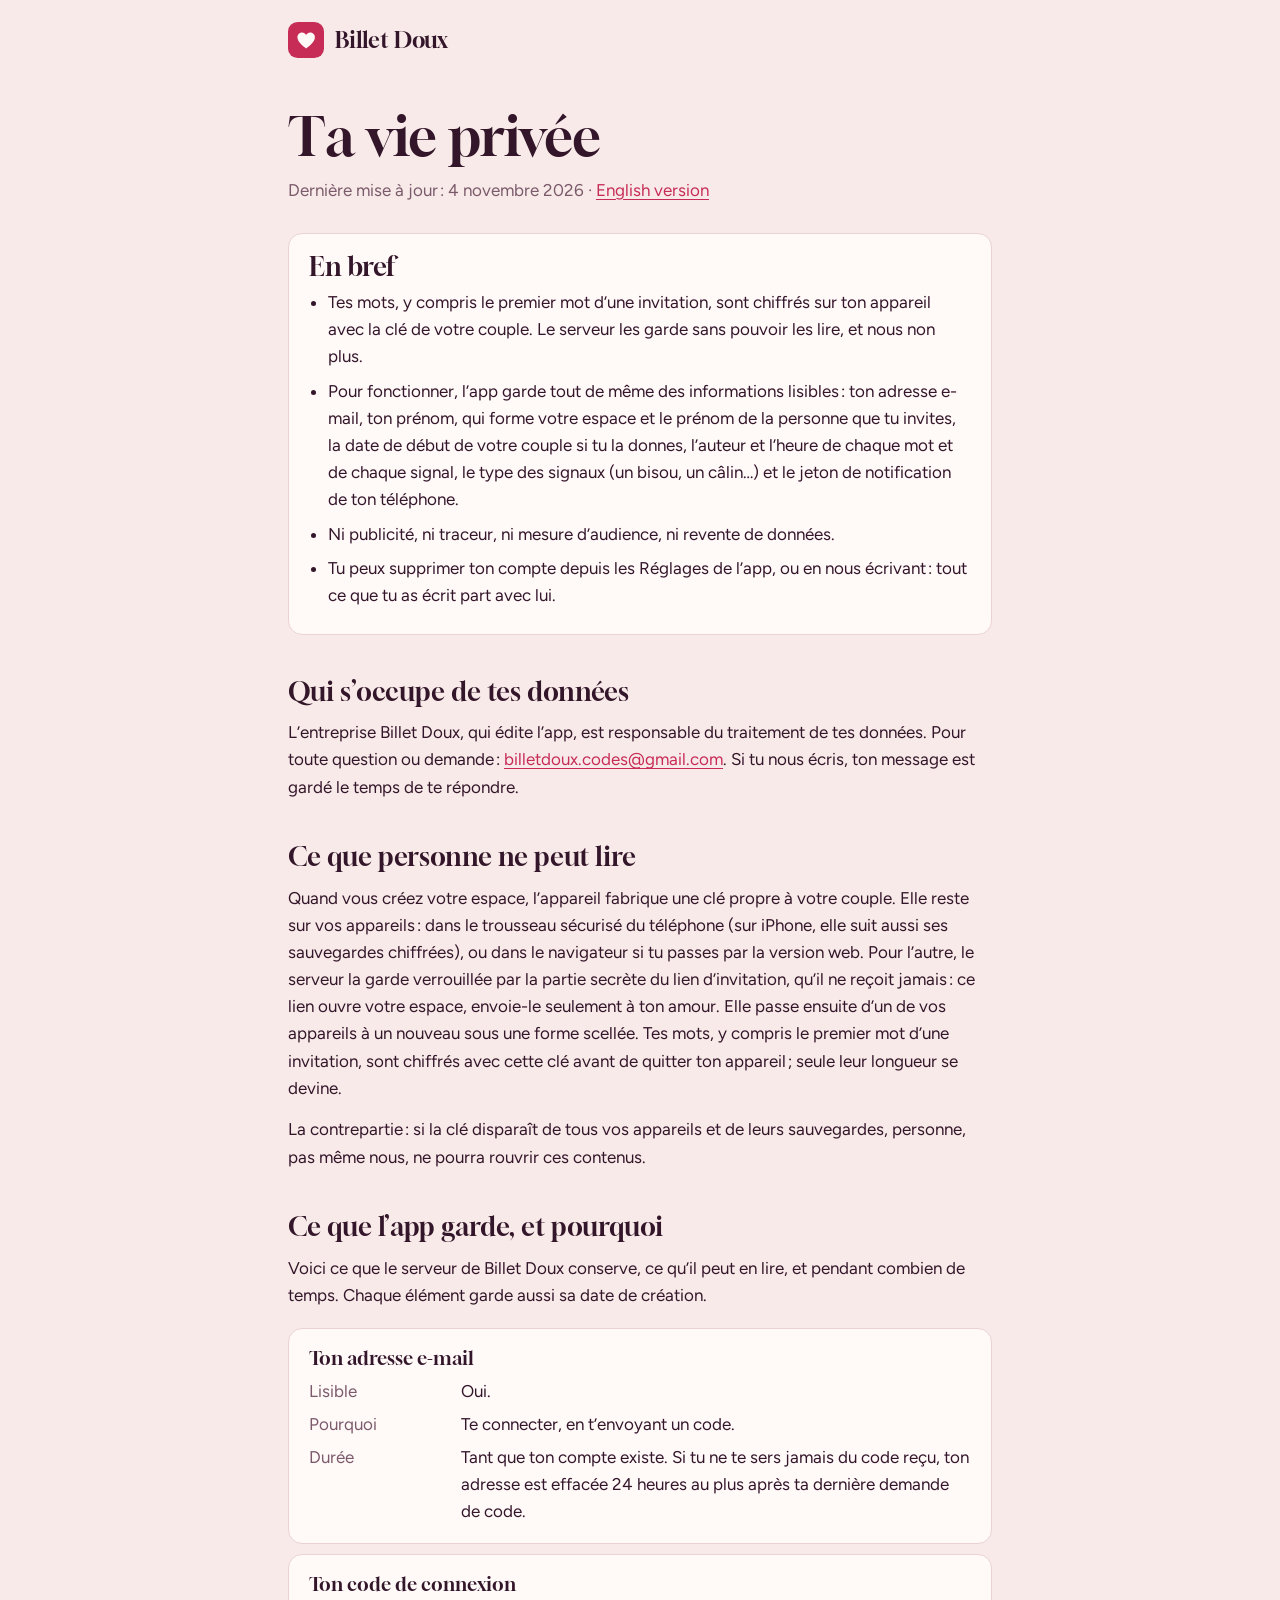
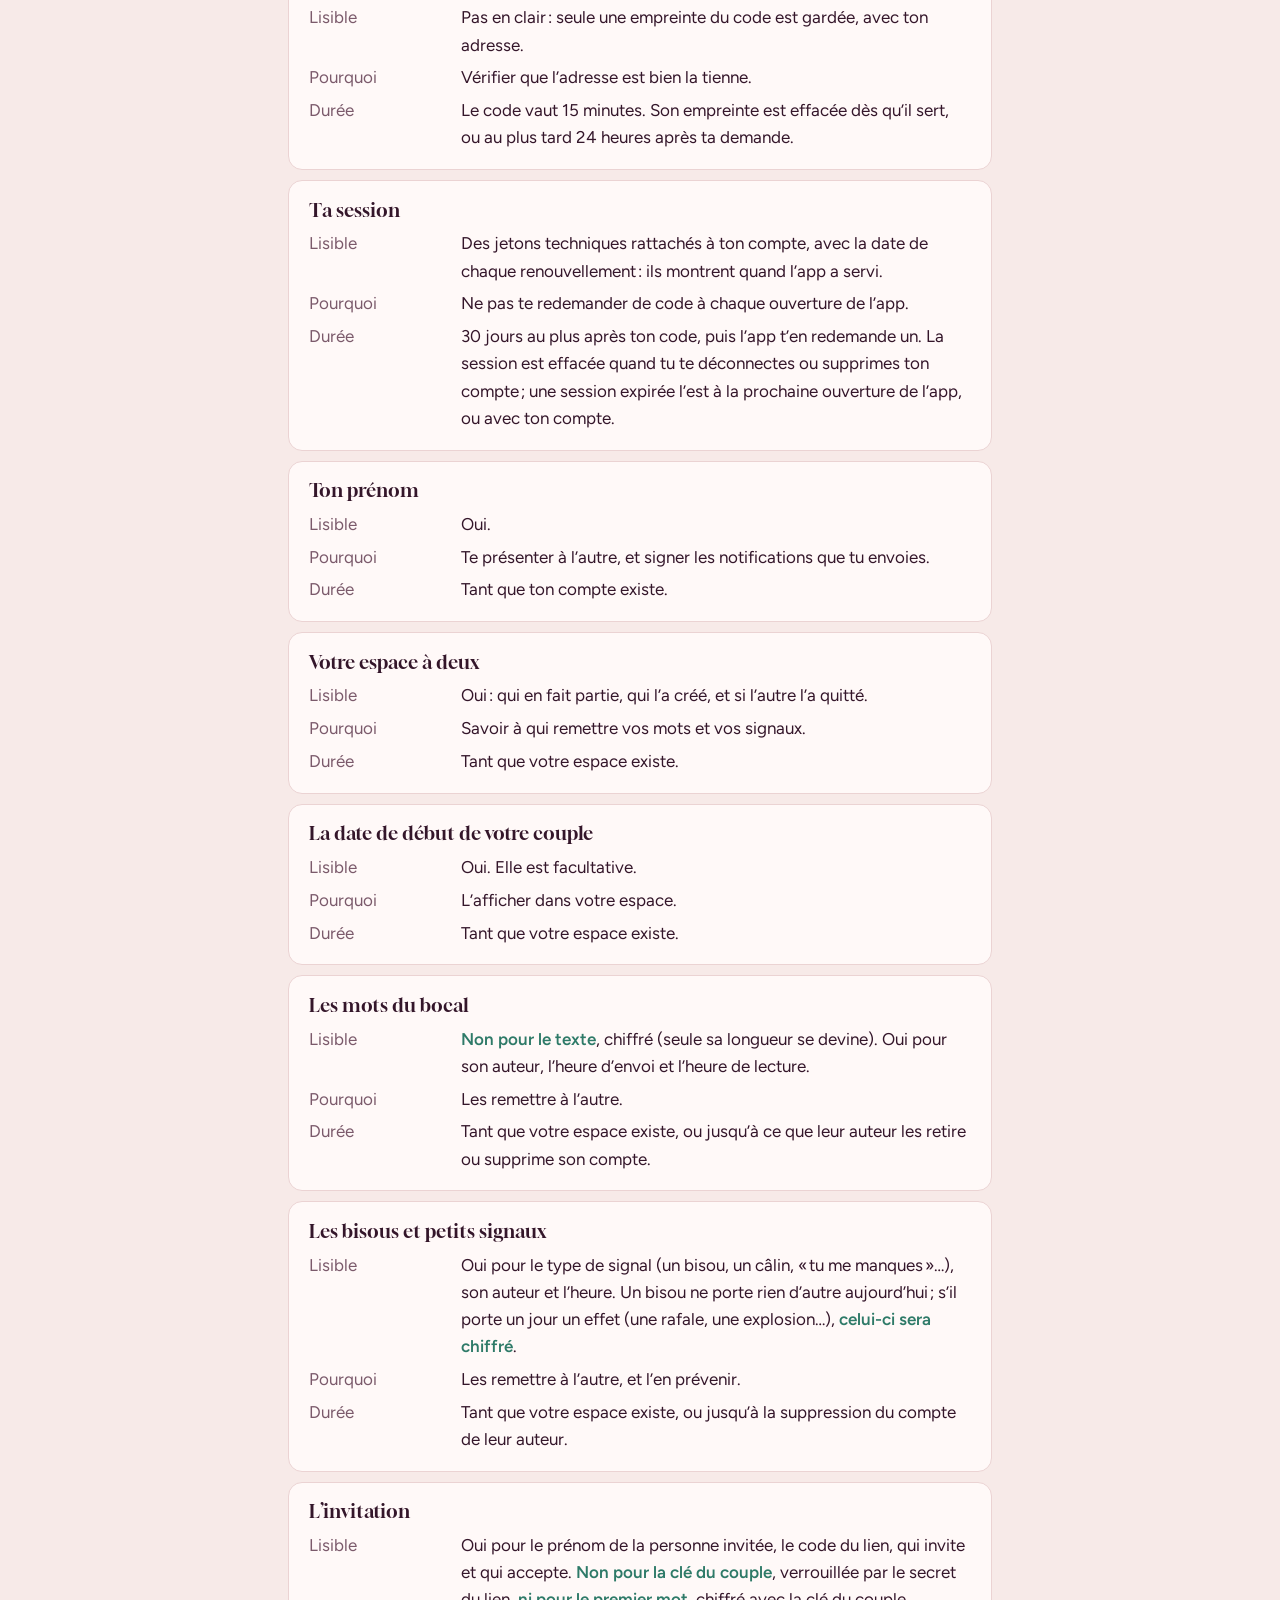
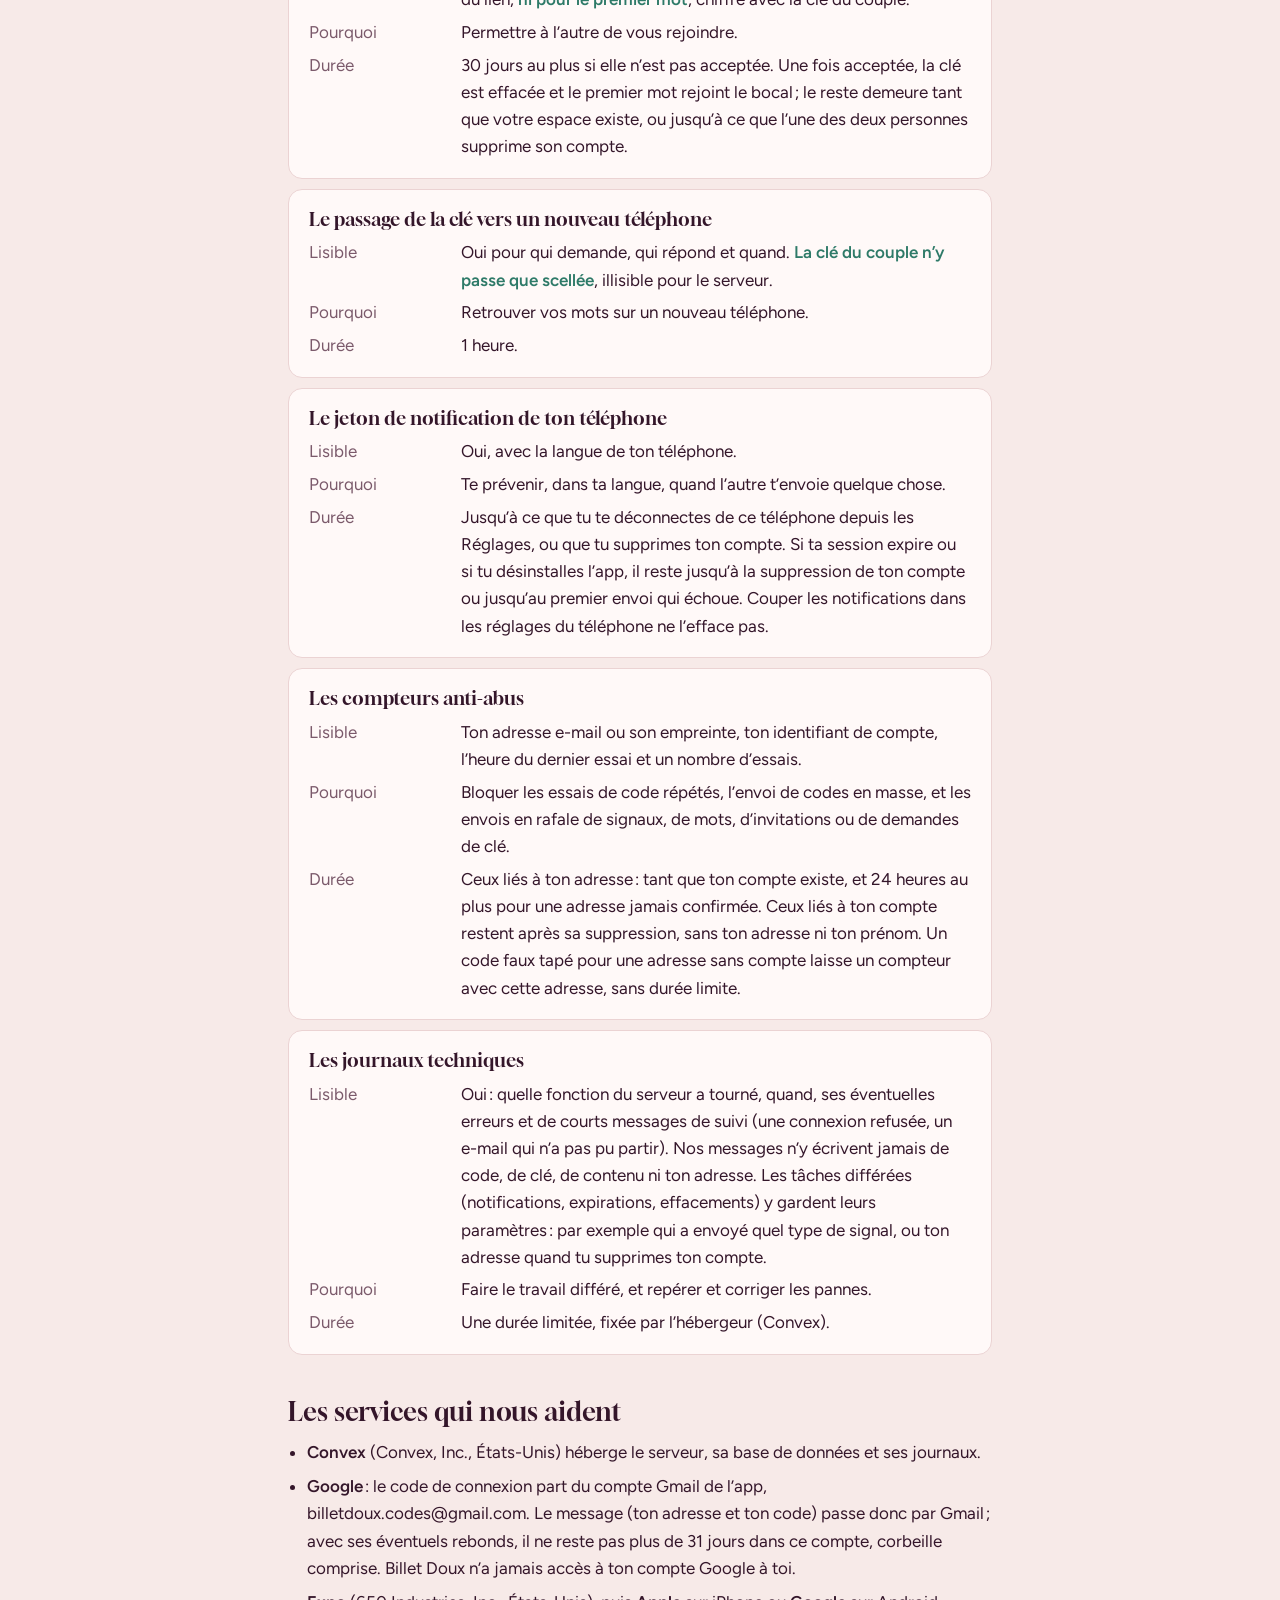
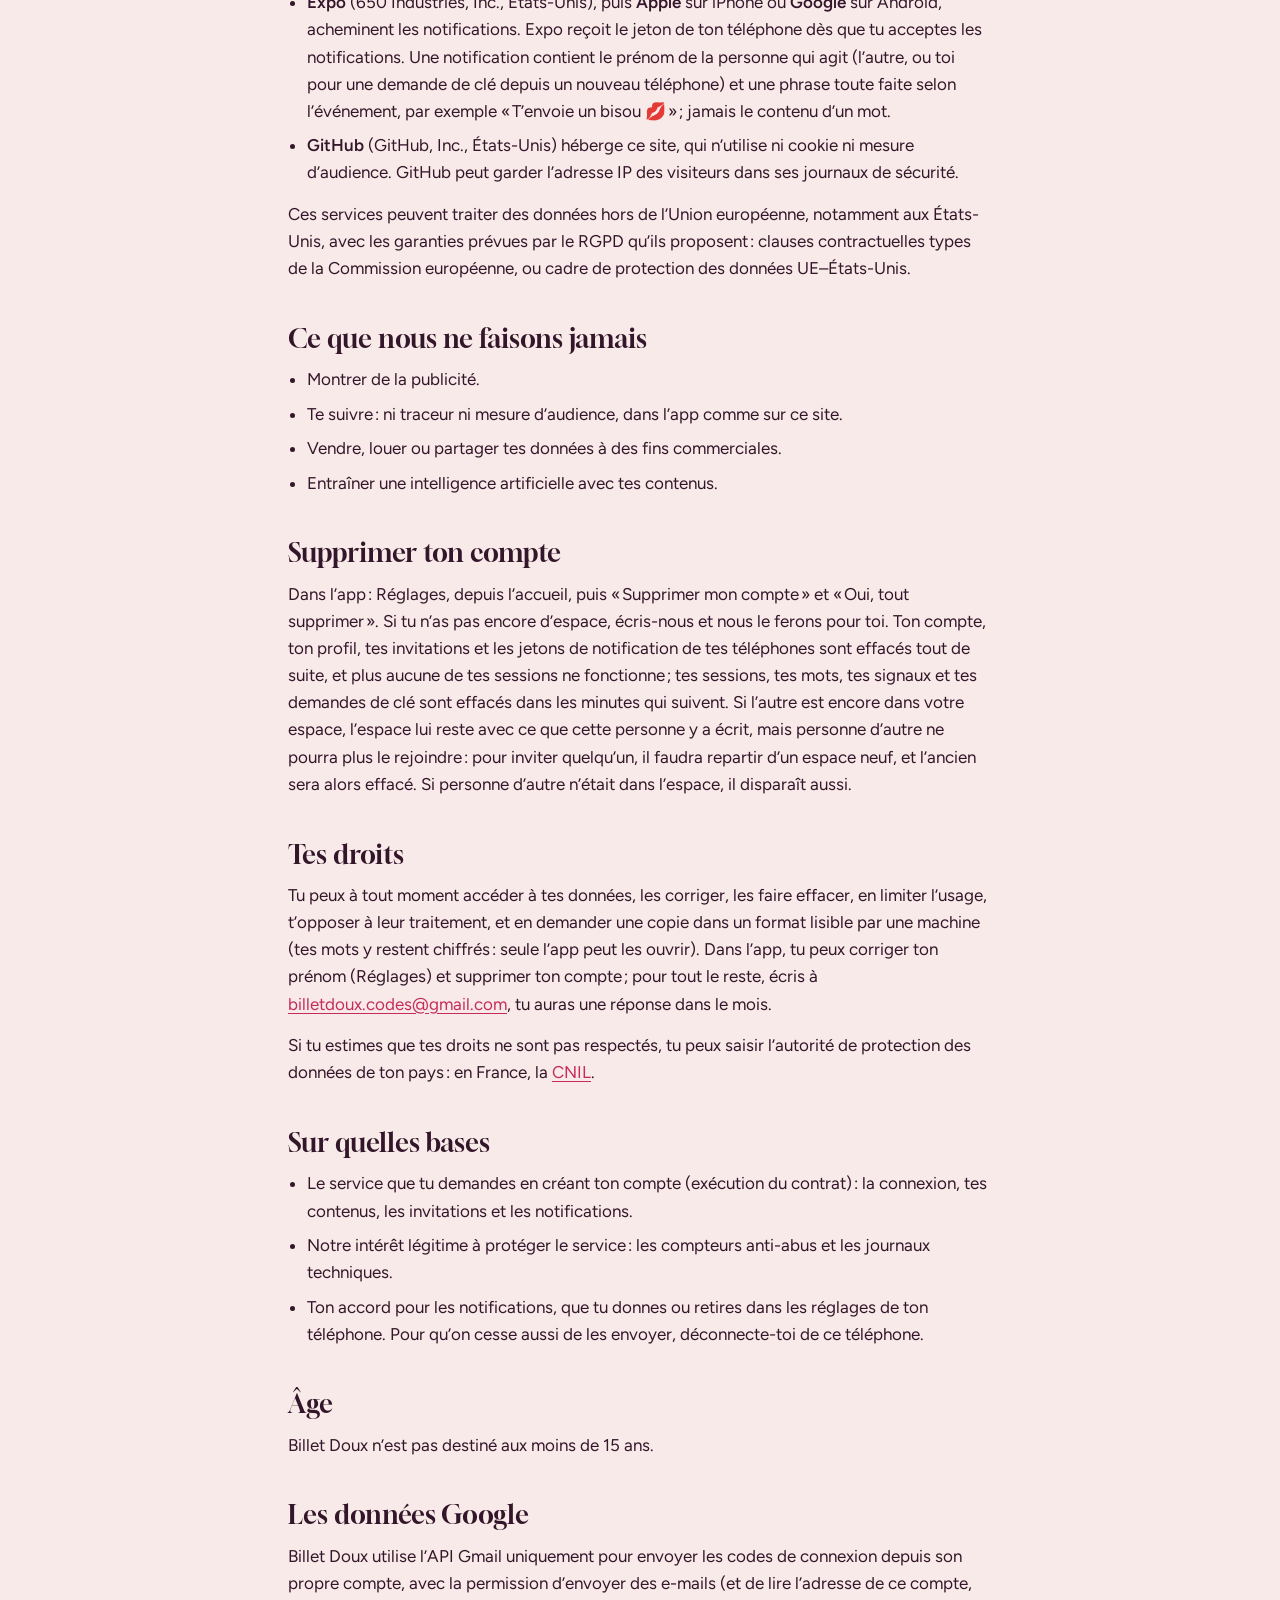
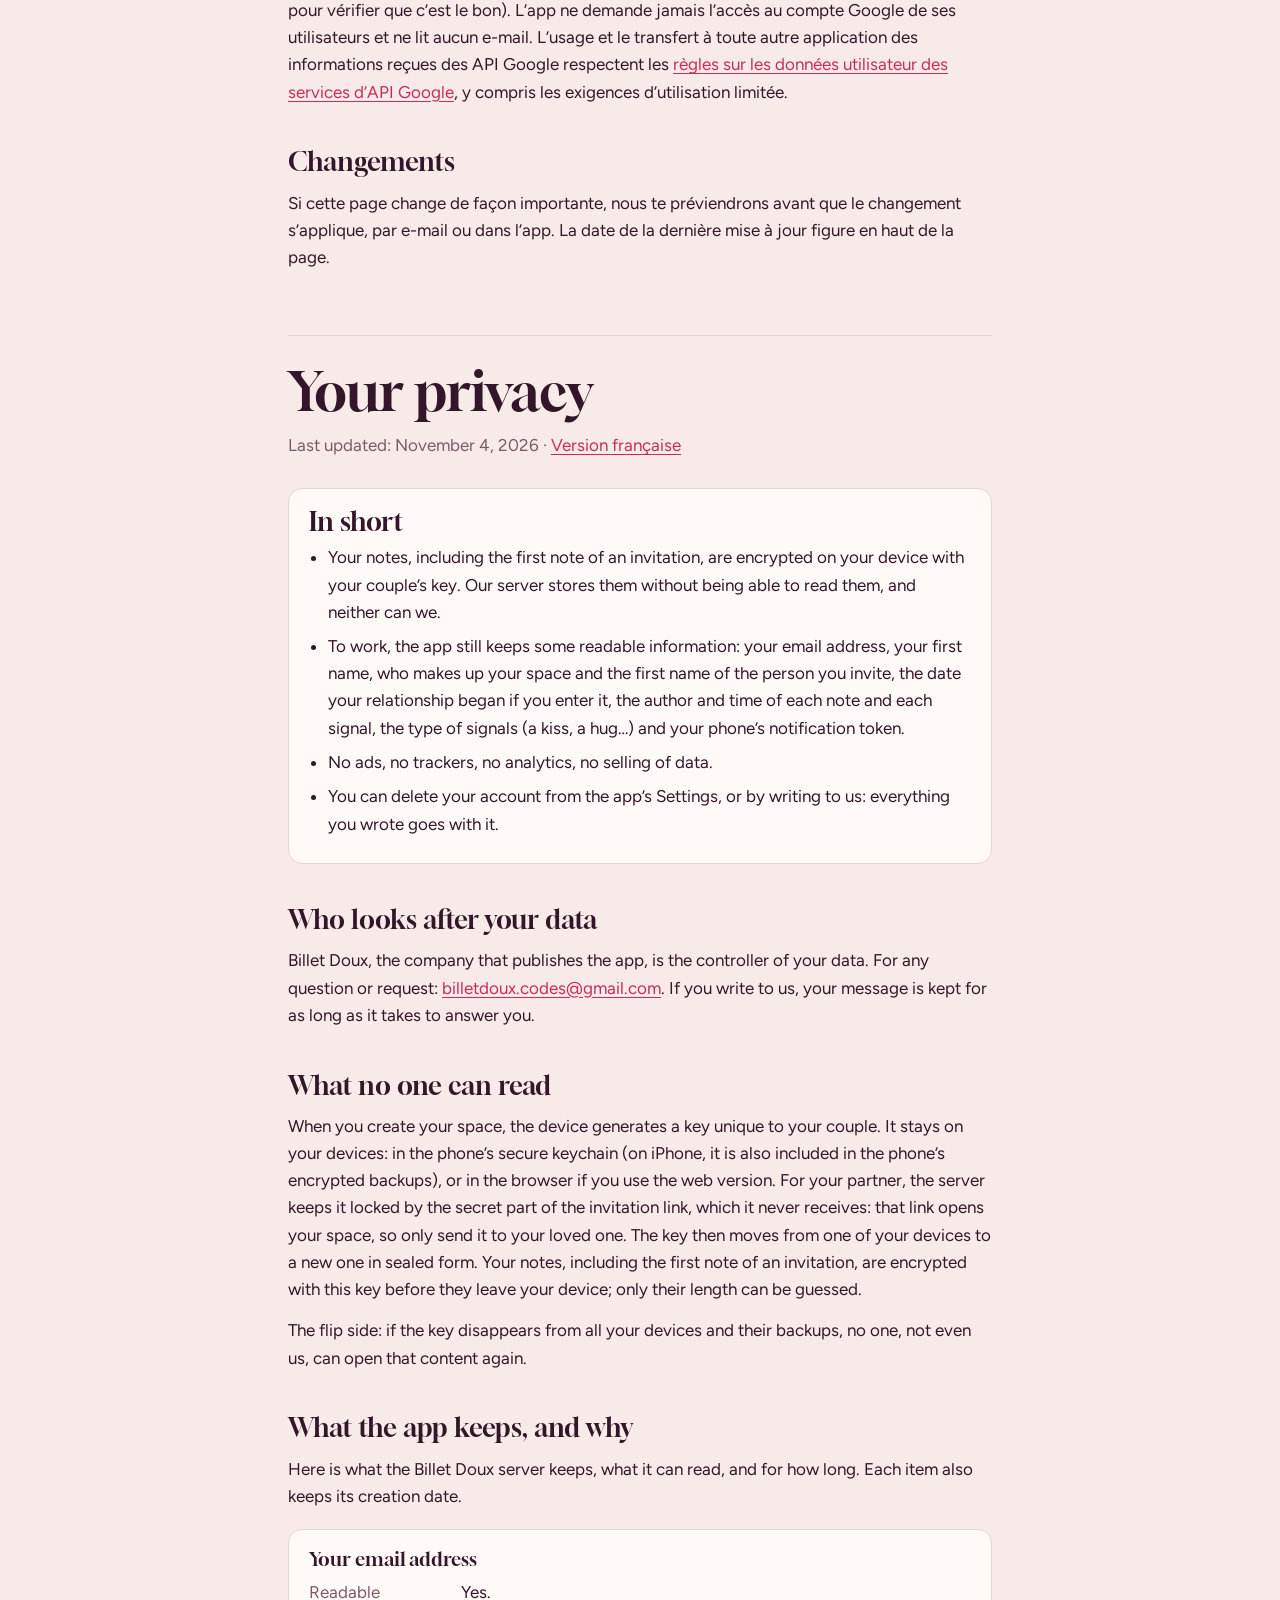
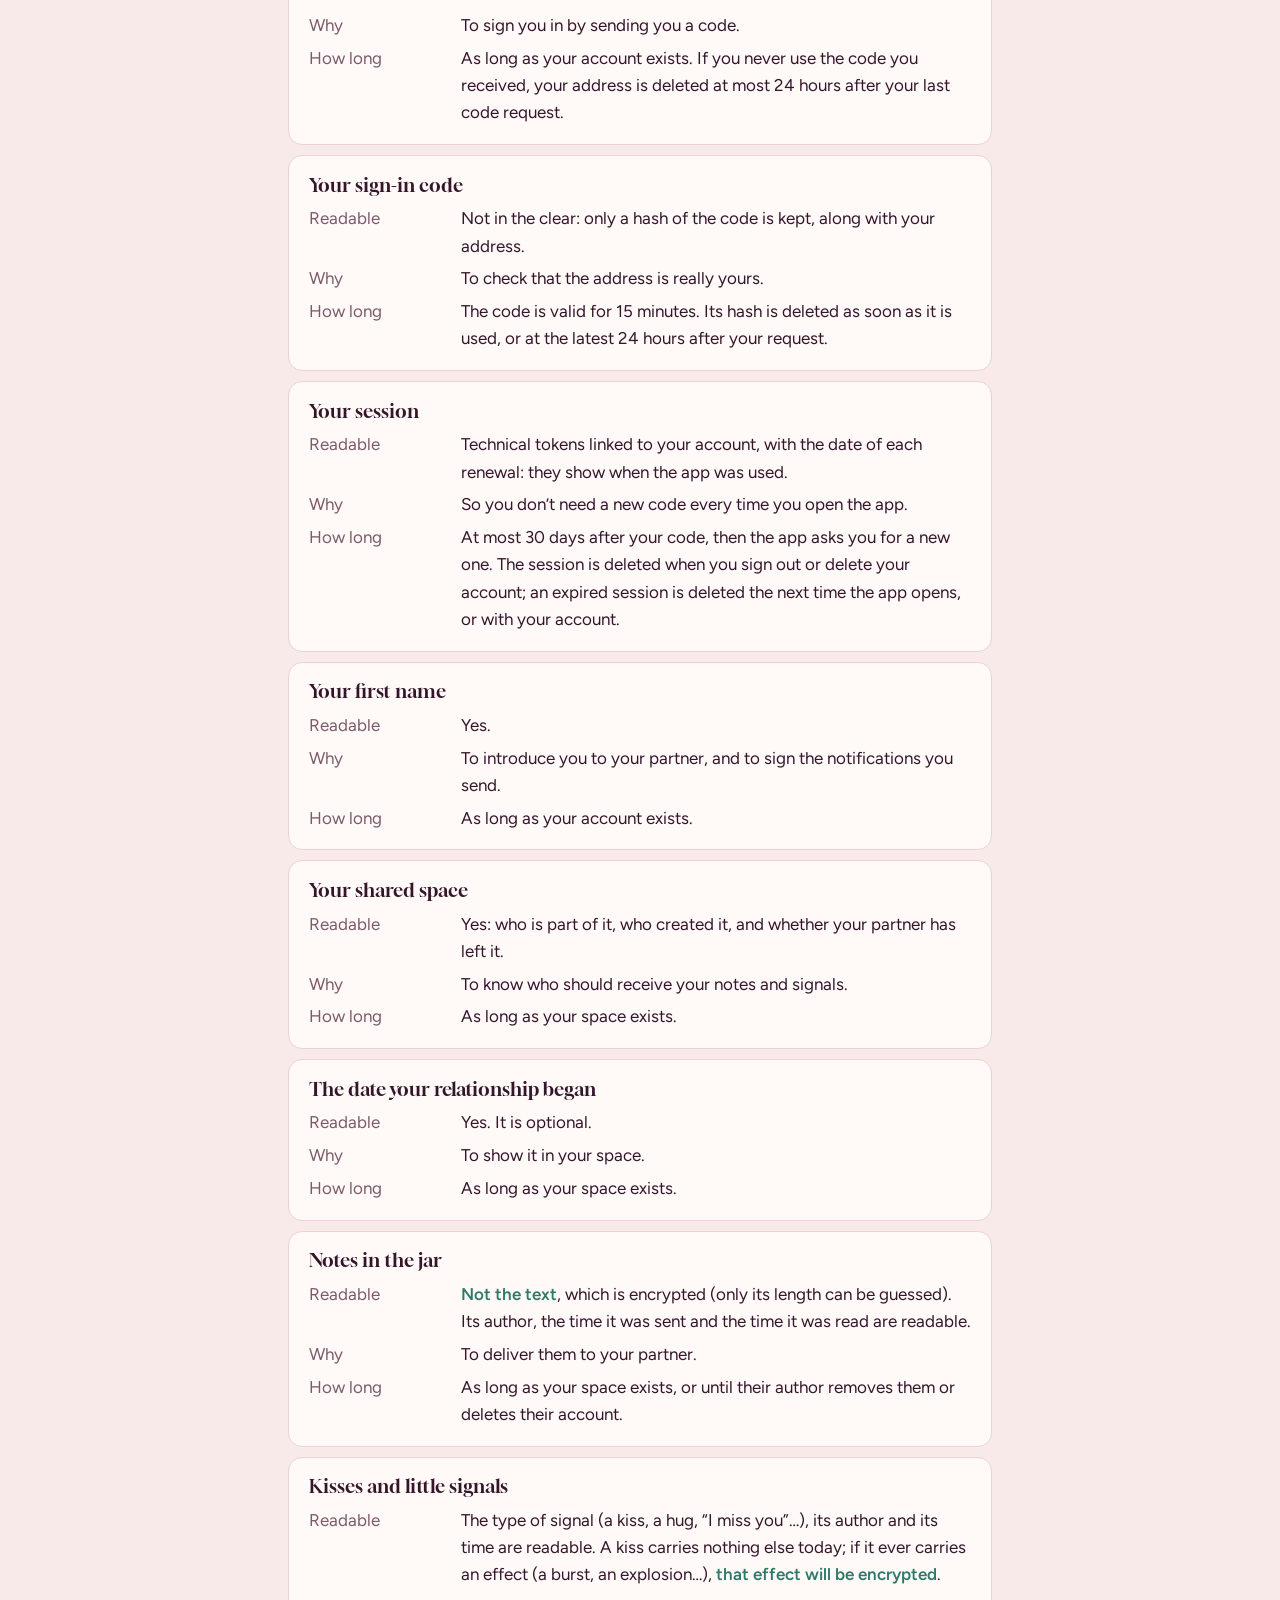
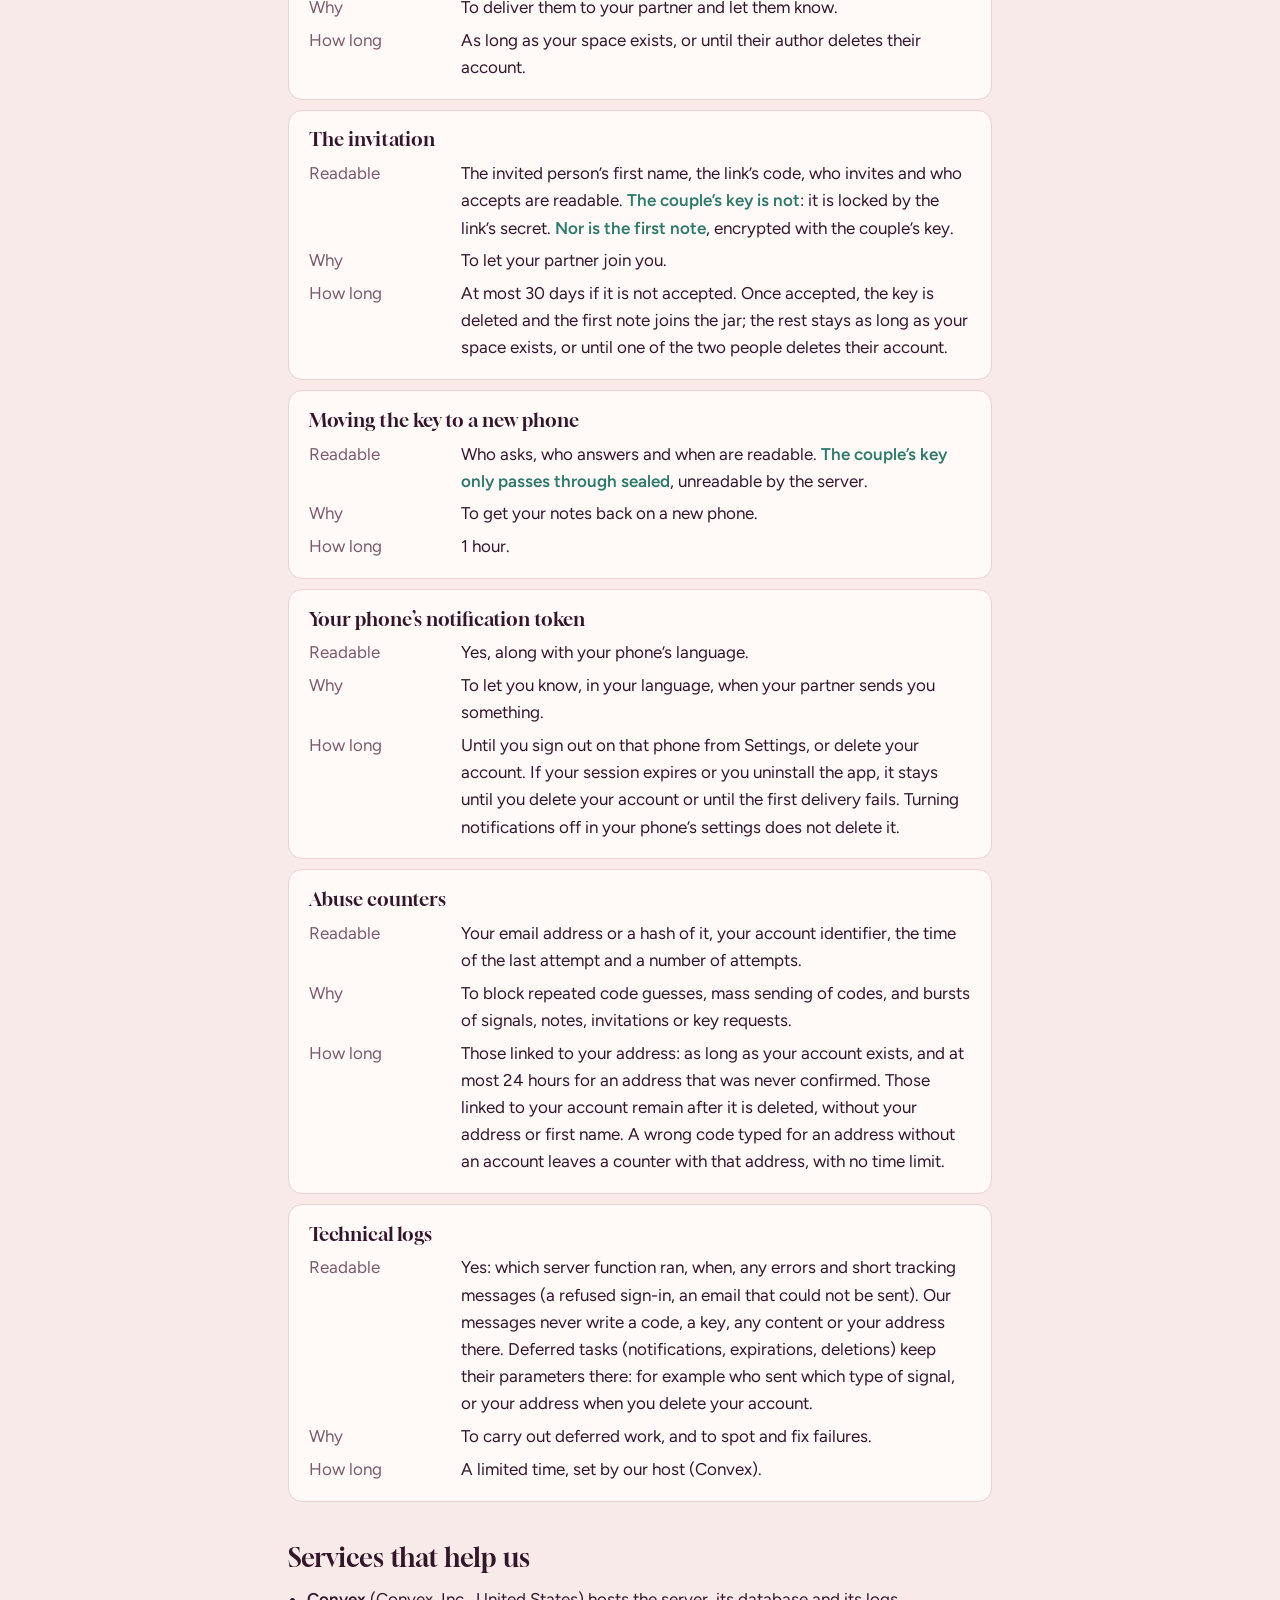
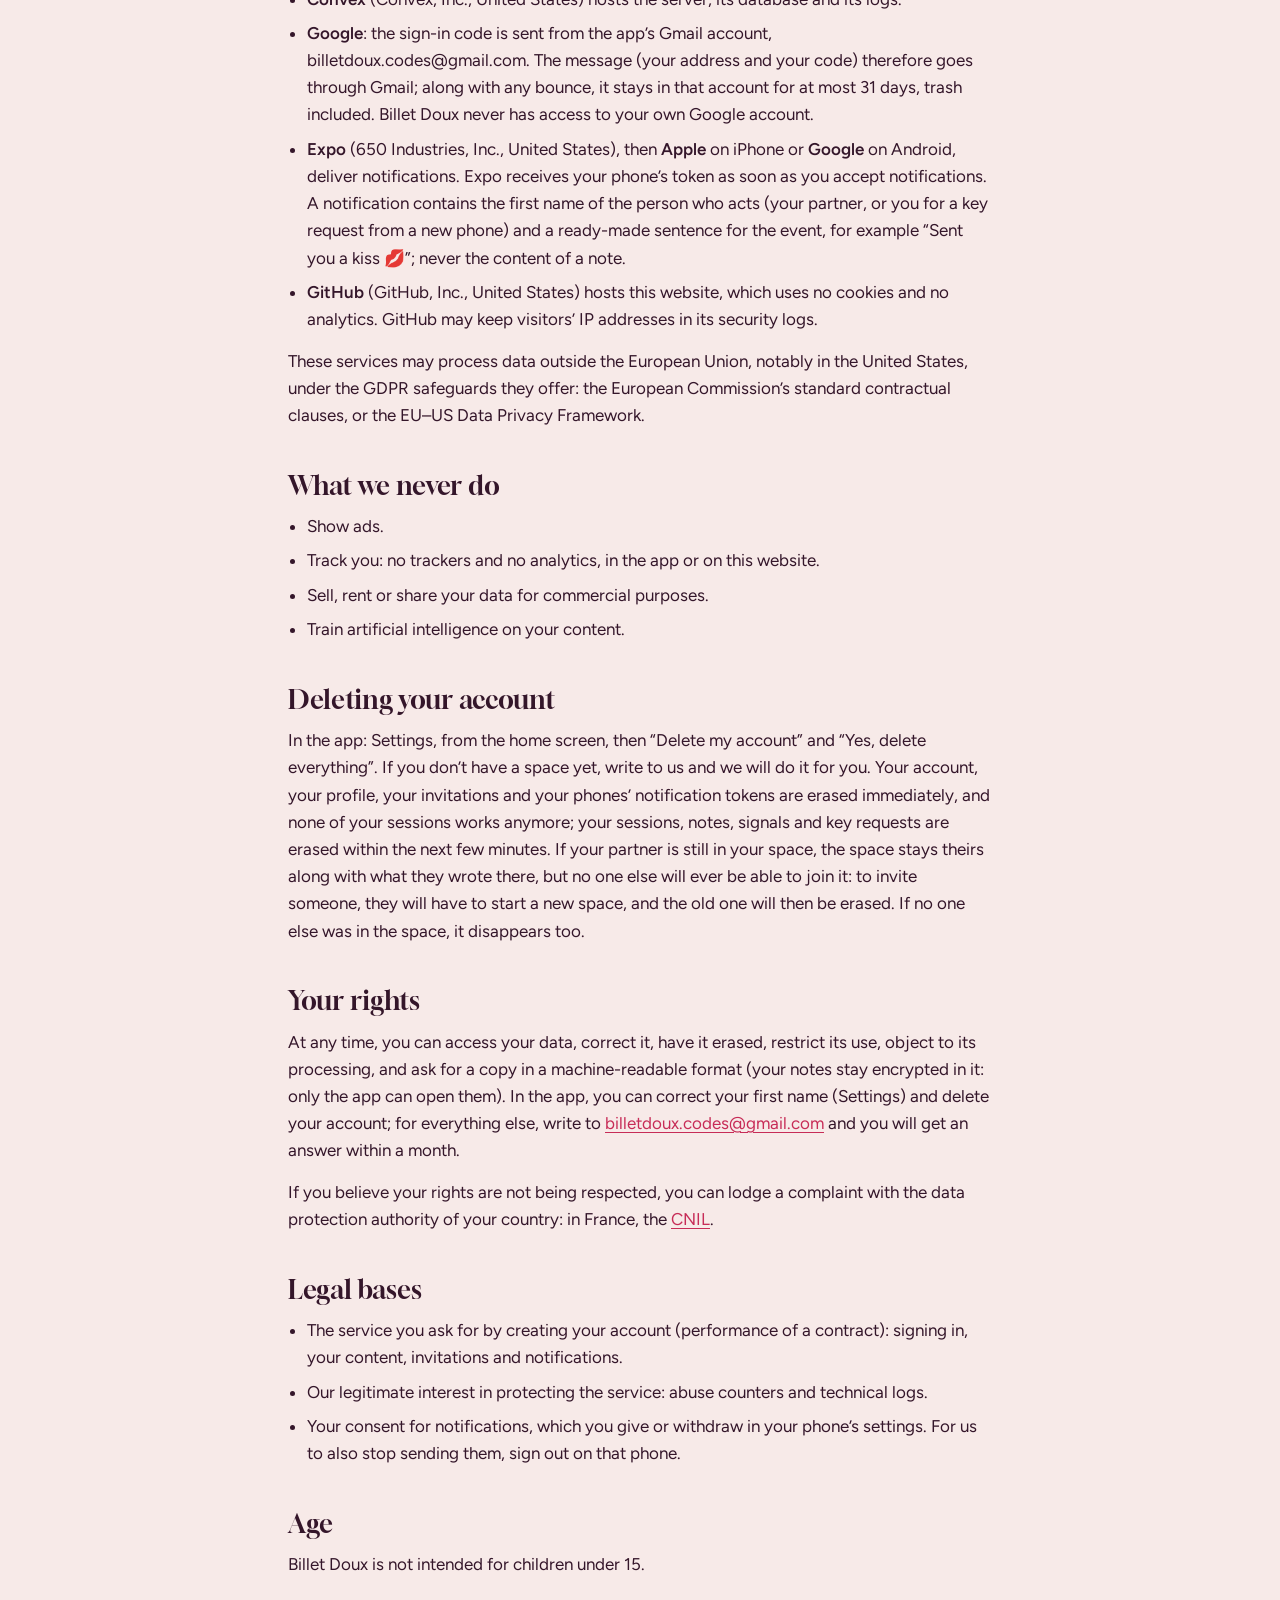
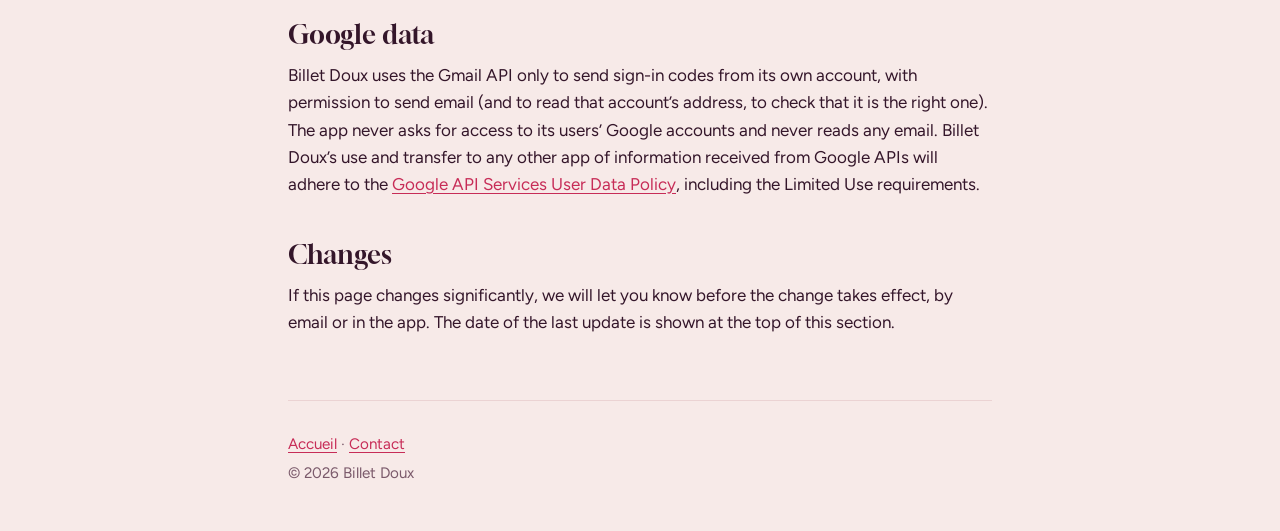
==== confidentialite.html @ 69ff6343 "Accueil et politique de confidentialité de Billet Doux Co-Authored-By: Claude Opus 5.5 <noreply@anth" ====
<!doctype html>
<html lang="fr">
<head>
  <meta charset="utf-8">
  <meta name="viewport" content="width=device-width, initial-scale=1">
  <title>Confidentialité · Billet Doux</title>
  <meta name="description" content="Ce que Billet Doux garde, ce que personne ne peut lire, et tes droits.">
  <meta name="referrer" content="no-referrer">
  <meta name="theme-color" content="#F7EAE8" media="(prefers-color-scheme: light)">
  <meta name="theme-color" content="#1B0F17" media="(prefers-color-scheme: dark)">
  <link rel="icon" href="favicon.svg" type="image/svg+xml">
  <link rel="apple-touch-icon" href="apple-touch-icon.png">
  <link rel="alternate" hreflang="en" href="#en">
  <link rel="stylesheet" href="style.css">
</head>
<body>
  <div class="page">
    <header class="haut">
      <a href="./">
        <span class="logo petit" aria-hidden="true"><svg viewBox="0 0 24 24"><path fill="#FFF9F8" d="M12 21C9 18.4 2.6 14.2 2.6 8.9 2.6 6 4.8 3.7 7.6 3.7c1.9 0 3.5 1 4.4 2.7.9-1.7 2.5-2.7 4.4-2.7 2.8 0 5 2.3 5 5.2 0 5.3-6.4 9.5-9.4 12.1z"/></svg></span>
        Billet Doux
      </a>
    </header>

    <main class="texte">
      <h1>Ta vie privée</h1>
      <p class="maj">Dernière mise à jour : 4 novembre 2026 · <a href="#en" hreflang="en">English version</a></p>

      <section class="carte bref">
        <h2>En bref</h2>
        <ul>
          <li>Tes mots, y compris le premier mot d’une invitation, sont chiffrés sur ton appareil avec la clé de votre couple. Le serveur les garde sans pouvoir les lire, et nous non plus.</li>
          <li>Pour fonctionner, l’app garde tout de même des informations lisibles : ton adresse e-mail, ton prénom, qui forme votre espace et le prénom de la personne que tu invites, la date de début de votre couple si tu la donnes, l’auteur et l’heure de chaque mot et de chaque signal, le type des signaux (un bisou, un câlin…) et le jeton de notification de ton téléphone.</li>
          <li>Ni publicité, ni traceur, ni mesure d’audience, ni revente de données.</li>
          <li>Tu peux supprimer ton compte depuis les Réglages de l’app, ou en nous écrivant : tout ce que tu as écrit part avec lui.</li>
        </ul>
      </section>

      <h2>Qui s’occupe de tes données</h2>
      <p>L’entreprise Billet Doux, qui édite l’app, est responsable du traitement de tes données. Pour toute question ou demande : <a href="mailto:billetdoux.codes@gmail.com">billetdoux.codes@gmail.com</a>. Si tu nous écris, ton message est gardé le temps de te répondre.</p>

      <h2>Ce que personne ne peut lire</h2>
      <p>Quand vous créez votre espace, l’appareil fabrique une clé propre à votre couple. Elle reste sur vos appareils : dans le trousseau sécurisé du téléphone (sur iPhone, elle suit aussi ses sauvegardes chiffrées), ou dans le navigateur si tu passes par la version web. Pour l’autre, le serveur la garde verrouillée par la partie secrète du lien d’invitation, qu’il ne reçoit jamais : ce lien ouvre votre espace, envoie-le seulement à ton amour. Elle passe ensuite d’un de vos appareils à un nouveau sous une forme scellée. Tes mots, y compris le premier mot d’une invitation, sont chiffrés avec cette clé avant de quitter ton appareil ; seule leur longueur se devine.</p>
      <p>La contrepartie : si la clé disparaît de tous vos appareils et de leurs sauvegardes, personne, pas même nous, ne pourra rouvrir ces contenus.</p>

      <h2>Ce que l’app garde, et pourquoi</h2>
      <p>Voici ce que le serveur de Billet Doux conserve, ce qu’il peut en lire, et pendant combien de temps. Chaque élément garde aussi sa date de création.</p>

      <div class="donnees">
        <section class="carte">
          <h3>Ton adresse e-mail</h3>
          <dl>
            <dt>Lisible</dt><dd>Oui.</dd>
            <dt>Pourquoi</dt><dd>Te connecter, en t’envoyant un code.</dd>
            <dt>Durée</dt><dd>Tant que ton compte existe. Si tu ne te sers jamais du code reçu, ton adresse est effacée 24 heures au plus après ta dernière demande de code.</dd>
          </dl>
        </section>
        <section class="carte">
          <h3>Ton code de connexion</h3>
          <dl>
            <dt>Lisible</dt><dd>Pas en clair : seule une empreinte du code est gardée, avec ton adresse.</dd>
            <dt>Pourquoi</dt><dd>Vérifier que l’adresse est bien la tienne.</dd>
            <dt>Durée</dt><dd>Le code vaut 15 minutes. Son empreinte est effacée dès qu’il sert, ou au plus tard 24 heures après ta demande.</dd>
          </dl>
        </section>
        <section class="carte">
          <h3>Ta session</h3>
          <dl>
            <dt>Lisible</dt><dd>Des jetons techniques rattachés à ton compte, avec la date de chaque renouvellement : ils montrent quand l’app a servi.</dd>
            <dt>Pourquoi</dt><dd>Ne pas te redemander de code à chaque ouverture de l’app.</dd>
            <dt>Durée</dt><dd>30 jours au plus après ton code, puis l’app t’en redemande un. La session est effacée quand tu te déconnectes ou supprimes ton compte ; une session expirée l’est à la prochaine ouverture de l’app, ou avec ton compte.</dd>
          </dl>
        </section>
        <section class="carte">
          <h3>Ton prénom</h3>
          <dl>
            <dt>Lisible</dt><dd>Oui.</dd>
            <dt>Pourquoi</dt><dd>Te présenter à l’autre, et signer les notifications que tu envoies.</dd>
            <dt>Durée</dt><dd>Tant que ton compte existe.</dd>
          </dl>
        </section>
        <section class="carte">
          <h3>Votre espace à deux</h3>
          <dl>
            <dt>Lisible</dt><dd>Oui : qui en fait partie, qui l’a créé, et si l’autre l’a quitté.</dd>
            <dt>Pourquoi</dt><dd>Savoir à qui remettre vos mots et vos signaux.</dd>
            <dt>Durée</dt><dd>Tant que votre espace existe.</dd>
          </dl>
        </section>
        <section class="carte">
          <h3>La date de début de votre couple</h3>
          <dl>
            <dt>Lisible</dt><dd>Oui. Elle est facultative.</dd>
            <dt>Pourquoi</dt><dd>L’afficher dans votre espace.</dd>
            <dt>Durée</dt><dd>Tant que votre espace existe.</dd>
          </dl>
        </section>
        <section class="carte">
          <h3>Les mots du bocal</h3>
          <dl>
            <dt>Lisible</dt><dd><span class="chiffre">Non pour le texte</span>, chiffré (seule sa longueur se devine). Oui pour son auteur, l’heure d’envoi et l’heure de lecture.</dd>
            <dt>Pourquoi</dt><dd>Les remettre à l’autre.</dd>
            <dt>Durée</dt><dd>Tant que votre espace existe, ou jusqu’à ce que leur auteur les retire ou supprime son compte.</dd>
          </dl>
        </section>
        <section class="carte">
          <h3>Les bisous et petits signaux</h3>
          <dl>
            <dt>Lisible</dt><dd>Oui pour le type de signal (un bisou, un câlin, « tu me manques »…), son auteur et l’heure. Un bisou ne porte rien d’autre aujourd’hui ; s’il porte un jour un effet (une rafale, une explosion…), <span class="chiffre">celui-ci sera chiffré</span>.</dd>
            <dt>Pourquoi</dt><dd>Les remettre à l’autre, et l’en prévenir.</dd>
            <dt>Durée</dt><dd>Tant que votre espace existe, ou jusqu’à la suppression du compte de leur auteur.</dd>
          </dl>
        </section>
        <section class="carte">
          <h3>L’invitation</h3>
          <dl>
            <dt>Lisible</dt><dd>Oui pour le prénom de la personne invitée, le code du lien, qui invite et qui accepte. <span class="chiffre">Non pour la clé du couple</span>, verrouillée par le secret du lien, <span class="chiffre">ni pour le premier mot</span>, chiffré avec la clé du couple.</dd>
            <dt>Pourquoi</dt><dd>Permettre à l’autre de vous rejoindre.</dd>
            <dt>Durée</dt><dd>30 jours au plus si elle n’est pas acceptée. Une fois acceptée, la clé est effacée et le premier mot rejoint le bocal ; le reste demeure tant que votre espace existe, ou jusqu’à ce que l’une des deux personnes supprime son compte.</dd>
          </dl>
        </section>
        <section class="carte">
          <h3>Le passage de la clé vers un nouveau téléphone</h3>
          <dl>
            <dt>Lisible</dt><dd>Oui pour qui demande, qui répond et quand. <span class="chiffre">La clé du couple n’y passe que scellée</span>, illisible pour le serveur.</dd>
            <dt>Pourquoi</dt><dd>Retrouver vos mots sur un nouveau téléphone.</dd>
            <dt>Durée</dt><dd>1 heure.</dd>
          </dl>
        </section>
        <section class="carte">
          <h3>Le jeton de notification de ton téléphone</h3>
          <dl>
            <dt>Lisible</dt><dd>Oui, avec la langue de ton téléphone.</dd>
            <dt>Pourquoi</dt><dd>Te prévenir, dans ta langue, quand l’autre t’envoie quelque chose.</dd>
            <dt>Durée</dt><dd>Jusqu’à ce que tu te déconnectes de ce téléphone depuis les Réglages, ou que tu supprimes ton compte. Si ta session expire ou si tu désinstalles l’app, il reste jusqu’à la suppression de ton compte ou jusqu’au premier envoi qui échoue. Couper les notifications dans les réglages du téléphone ne l’efface pas.</dd>
          </dl>
        </section>
        <section class="carte">
          <h3>Les compteurs anti-abus</h3>
          <dl>
            <dt>Lisible</dt><dd>Ton adresse e-mail ou son empreinte, ton identifiant de compte, l’heure du dernier essai et un nombre d’essais.</dd>
            <dt>Pourquoi</dt><dd>Bloquer les essais de code répétés, l’envoi de codes en masse, et les envois en rafale de signaux, de mots, d’invitations ou de demandes de clé.</dd>
            <dt>Durée</dt><dd>Ceux liés à ton adresse : tant que ton compte existe, et 24 heures au plus pour une adresse jamais confirmée. Ceux liés à ton compte restent après sa suppression, sans ton adresse ni ton prénom. Un code faux tapé pour une adresse sans compte laisse un compteur avec cette adresse, sans durée limite.</dd>
          </dl>
        </section>
        <section class="carte">
          <h3>Les journaux techniques</h3>
          <dl>
            <dt>Lisible</dt><dd>Oui : quelle fonction du serveur a tourné, quand, ses éventuelles erreurs et de courts messages de suivi (une connexion refusée, un e-mail qui n’a pas pu partir). Nos messages n’y écrivent jamais de code, de clé, de contenu ni ton adresse. Les tâches différées (notifications, expirations, effacements) y gardent leurs paramètres : par exemple qui a envoyé quel type de signal, ou ton adresse quand tu supprimes ton compte.</dd>
            <dt>Pourquoi</dt><dd>Faire le travail différé, et repérer et corriger les pannes.</dd>
            <dt>Durée</dt><dd>Une durée limitée, fixée par l’hébergeur (Convex).</dd>
          </dl>
        </section>
      </div>

      <h2>Les services qui nous aident</h2>
      <ul>
        <li><b>Convex</b> (Convex, Inc., États-Unis) héberge le serveur, sa base de données et ses journaux.</li>
        <li><b>Google</b> : le code de connexion part du compte Gmail de l’app, billetdoux.codes@gmail.com. Le message (ton adresse et ton code) passe donc par Gmail ; avec ses éventuels rebonds, il ne reste pas plus de 31 jours dans ce compte, corbeille comprise. Billet Doux n’a jamais accès à ton compte Google à toi.</li>
        <li><b>Expo</b> (650 Industries, Inc., États-Unis), puis <b>Apple</b> sur iPhone ou <b>Google</b> sur Android, acheminent les notifications. Expo reçoit le jeton de ton téléphone dès que tu acceptes les notifications. Une notification contient le prénom de la personne qui agit (l’autre, ou toi pour une demande de clé depuis un nouveau téléphone) et une phrase toute faite selon l’événement, par exemple « T’envoie un bisou 💋 » ; jamais le contenu d’un mot.</li>
        <li><b>GitHub</b> (GitHub, Inc., États-Unis) héberge ce site, qui n’utilise ni cookie ni mesure d’audience. GitHub peut garder l’adresse IP des visiteurs dans ses journaux de sécurité.</li>
      </ul>
      <p>Ces services peuvent traiter des données hors de l’Union européenne, notamment aux États-Unis, avec les garanties prévues par le RGPD qu’ils proposent : clauses contractuelles types de la Commission européenne, ou cadre de protection des données UE–États-Unis.</p>

      <h2>Ce que nous ne faisons jamais</h2>
      <ul>
        <li>Montrer de la publicité.</li>
        <li>Te suivre : ni traceur ni mesure d’audience, dans l’app comme sur ce site.</li>
        <li>Vendre, louer ou partager tes données à des fins commerciales.</li>
        <li>Entraîner une intelligence artificielle avec tes contenus.</li>
      </ul>

      <h2>Supprimer ton compte</h2>
      <p>Dans l’app : Réglages, depuis l’accueil, puis « Supprimer mon compte » et « Oui, tout supprimer ». Si tu n’as pas encore d’espace, écris-nous et nous le ferons pour toi. Ton compte, ton profil, tes invitations et les jetons de notification de tes téléphones sont effacés tout de suite, et plus aucune de tes sessions ne fonctionne ; tes sessions, tes mots, tes signaux et tes demandes de clé sont effacés dans les minutes qui suivent. Si l’autre est encore dans votre espace, l’espace lui reste avec ce que cette personne y a écrit, mais personne d’autre ne pourra plus le rejoindre : pour inviter quelqu’un, il faudra repartir d’un espace neuf, et l’ancien sera alors effacé. Si personne d’autre n’était dans l’espace, il disparaît aussi.</p>

      <h2>Tes droits</h2>
      <p>Tu peux à tout moment accéder à tes données, les corriger, les faire effacer, en limiter l’usage, t’opposer à leur traitement, et en demander une copie dans un format lisible par une machine (tes mots y restent chiffrés : seule l’app peut les ouvrir). Dans l’app, tu peux corriger ton prénom (Réglages) et supprimer ton compte ; pour tout le reste, écris à <a href="mailto:billetdoux.codes@gmail.com">billetdoux.codes@gmail.com</a>, tu auras une réponse dans le mois.</p>
      <p>Si tu estimes que tes droits ne sont pas respectés, tu peux saisir l’autorité de protection des données de ton pays : en France, la <a href="https://www.cnil.fr/fr/plaintes">CNIL</a>.</p>

      <h2>Sur quelles bases</h2>
      <ul>
        <li>Le service que tu demandes en créant ton compte (exécution du contrat) : la connexion, tes contenus, les invitations et les notifications.</li>
        <li>Notre intérêt légitime à protéger le service : les compteurs anti-abus et les journaux techniques.</li>
        <li>Ton accord pour les notifications, que tu donnes ou retires dans les réglages de ton téléphone. Pour qu’on cesse aussi de les envoyer, déconnecte-toi de ce téléphone.</li>
      </ul>

      <h2>Âge</h2>
      <p>Billet Doux n’est pas destiné aux moins de 15 ans.</p>

      <h2>Les données Google</h2>
      <p>Billet Doux utilise l’API Gmail uniquement pour envoyer les codes de connexion depuis son propre compte, avec la permission d’envoyer des e-mails (et de lire l’adresse de ce compte, pour vérifier que c’est le bon). L’app ne demande jamais l’accès au compte Google de ses utilisateurs et ne lit aucun e-mail. L’usage et le transfert à toute autre application des informations reçues des API Google respectent les <a href="https://developers.google.com/terms/api-services-user-data-policy">règles sur les données utilisateur des services d’API Google</a>, y compris les exigences d’utilisation limitée.</p>

      <h2>Changements</h2>
      <p>Si cette page change de façon importante, nous te préviendrons avant que le changement s’applique, par e-mail ou dans l’app. La date de la dernière mise à jour figure en haut de la page.</p>

      <hr class="separation">

      <div lang="en" id="en">
        <h1>Your privacy</h1>
        <p class="maj">Last updated: November 4, 2026 · <a href="#" hreflang="fr">Version française</a></p>

        <section class="carte bref">
          <h2>In short</h2>
          <ul>
            <li>Your notes, including the first note of an invitation, are encrypted on your device with your couple’s key. Our server stores them without being able to read them, and neither can we.</li>
            <li>To work, the app still keeps some readable information: your email address, your first name, who makes up your space and the first name of the person you invite, the date your relationship began if you enter it, the author and time of each note and each signal, the type of signals (a kiss, a hug…) and your phone’s notification token.</li>
            <li>No ads, no trackers, no analytics, no selling of data.</li>
            <li>You can delete your account from the app’s Settings, or by writing to us: everything you wrote goes with it.</li>
          </ul>
        </section>

        <h2>Who looks after your data</h2>
        <p>Billet Doux, the company that publishes the app, is the controller of your data. For any question or request: <a href="mailto:billetdoux.codes@gmail.com">billetdoux.codes@gmail.com</a>. If you write to us, your message is kept for as long as it takes to answer you.</p>

        <h2>What no one can read</h2>
        <p>When you create your space, the device generates a key unique to your couple. It stays on your devices: in the phone’s secure keychain (on iPhone, it is also included in the phone’s encrypted backups), or in the browser if you use the web version. For your partner, the server keeps it locked by the secret part of the invitation link, which it never receives: that link opens your space, so only send it to your loved one. The key then moves from one of your devices to a new one in sealed form. Your notes, including the first note of an invitation, are encrypted with this key before they leave your device; only their length can be guessed.</p>
        <p>The flip side: if the key disappears from all your devices and their backups, no one, not even us, can open that content again.</p>

        <h2>What the app keeps, and why</h2>
        <p>Here is what the Billet Doux server keeps, what it can read, and for how long. Each item also keeps its creation date.</p>

        <div class="donnees">
          <section class="carte">
            <h3>Your email address</h3>
            <dl>
              <dt>Readable</dt><dd>Yes.</dd>
              <dt>Why</dt><dd>To sign you in by sending you a code.</dd>
              <dt>How long</dt><dd>As long as your account exists. If you never use the code you received, your address is deleted at most 24 hours after your last code request.</dd>
            </dl>
          </section>
          <section class="carte">
            <h3>Your sign-in code</h3>
            <dl>
              <dt>Readable</dt><dd>Not in the clear: only a hash of the code is kept, along with your address.</dd>
              <dt>Why</dt><dd>To check that the address is really yours.</dd>
              <dt>How long</dt><dd>The code is valid for 15 minutes. Its hash is deleted as soon as it is used, or at the latest 24 hours after your request.</dd>
            </dl>
          </section>
          <section class="carte">
            <h3>Your session</h3>
            <dl>
              <dt>Readable</dt><dd>Technical tokens linked to your account, with the date of each renewal: they show when the app was used.</dd>
              <dt>Why</dt><dd>So you don’t need a new code every time you open the app.</dd>
              <dt>How long</dt><dd>At most 30 days after your code, then the app asks you for a new one. The session is deleted when you sign out or delete your account; an expired session is deleted the next time the app opens, or with your account.</dd>
            </dl>
          </section>
          <section class="carte">
            <h3>Your first name</h3>
            <dl>
              <dt>Readable</dt><dd>Yes.</dd>
              <dt>Why</dt><dd>To introduce you to your partner, and to sign the notifications you send.</dd>
              <dt>How long</dt><dd>As long as your account exists.</dd>
            </dl>
          </section>
          <section class="carte">
            <h3>Your shared space</h3>
            <dl>
              <dt>Readable</dt><dd>Yes: who is part of it, who created it, and whether your partner has left it.</dd>
              <dt>Why</dt><dd>To know who should receive your notes and signals.</dd>
              <dt>How long</dt><dd>As long as your space exists.</dd>
            </dl>
          </section>
          <section class="carte">
            <h3>The date your relationship began</h3>
            <dl>
              <dt>Readable</dt><dd>Yes. It is optional.</dd>
              <dt>Why</dt><dd>To show it in your space.</dd>
              <dt>How long</dt><dd>As long as your space exists.</dd>
            </dl>
          </section>
          <section class="carte">
            <h3>Notes in the jar</h3>
            <dl>
              <dt>Readable</dt><dd><span class="chiffre">Not the text</span>, which is encrypted (only its length can be guessed). Its author, the time it was sent and the time it was read are readable.</dd>
              <dt>Why</dt><dd>To deliver them to your partner.</dd>
              <dt>How long</dt><dd>As long as your space exists, or until their author removes them or deletes their account.</dd>
            </dl>
          </section>
          <section class="carte">
            <h3>Kisses and little signals</h3>
            <dl>
              <dt>Readable</dt><dd>The type of signal (a kiss, a hug, “I miss you”…), its author and its time are readable. A kiss carries nothing else today; if it ever carries an effect (a burst, an explosion…), <span class="chiffre">that effect will be encrypted</span>.</dd>
              <dt>Why</dt><dd>To deliver them to your partner and let them know.</dd>
              <dt>How long</dt><dd>As long as your space exists, or until their author deletes their account.</dd>
            </dl>
          </section>
          <section class="carte">
            <h3>The invitation</h3>
            <dl>
              <dt>Readable</dt><dd>The invited person’s first name, the link’s code, who invites and who accepts are readable. <span class="chiffre">The couple’s key is not</span>: it is locked by the link’s secret. <span class="chiffre">Nor is the first note</span>, encrypted with the couple’s key.</dd>
              <dt>Why</dt><dd>To let your partner join you.</dd>
              <dt>How long</dt><dd>At most 30 days if it is not accepted. Once accepted, the key is deleted and the first note joins the jar; the rest stays as long as your space exists, or until one of the two people deletes their account.</dd>
            </dl>
          </section>
          <section class="carte">
            <h3>Moving the key to a new phone</h3>
            <dl>
              <dt>Readable</dt><dd>Who asks, who answers and when are readable. <span class="chiffre">The couple’s key only passes through sealed</span>, unreadable by the server.</dd>
              <dt>Why</dt><dd>To get your notes back on a new phone.</dd>
              <dt>How long</dt><dd>1 hour.</dd>
            </dl>
          </section>
          <section class="carte">
            <h3>Your phone’s notification token</h3>
            <dl>
              <dt>Readable</dt><dd>Yes, along with your phone’s language.</dd>
              <dt>Why</dt><dd>To let you know, in your language, when your partner sends you something.</dd>
              <dt>How long</dt><dd>Until you sign out on that phone from Settings, or delete your account. If your session expires or you uninstall the app, it stays until you delete your account or until the first delivery fails. Turning notifications off in your phone’s settings does not delete it.</dd>
            </dl>
          </section>
          <section class="carte">
            <h3>Abuse counters</h3>
            <dl>
              <dt>Readable</dt><dd>Your email address or a hash of it, your account identifier, the time of the last attempt and a number of attempts.</dd>
              <dt>Why</dt><dd>To block repeated code guesses, mass sending of codes, and bursts of signals, notes, invitations or key requests.</dd>
              <dt>How long</dt><dd>Those linked to your address: as long as your account exists, and at most 24 hours for an address that was never confirmed. Those linked to your account remain after it is deleted, without your address or first name. A wrong code typed for an address without an account leaves a counter with that address, with no time limit.</dd>
            </dl>
          </section>
          <section class="carte">
            <h3>Technical logs</h3>
            <dl>
              <dt>Readable</dt><dd>Yes: which server function ran, when, any errors and short tracking messages (a refused sign-in, an email that could not be sent). Our messages never write a code, a key, any content or your address there. Deferred tasks (notifications, expirations, deletions) keep their parameters there: for example who sent which type of signal, or your address when you delete your account.</dd>
              <dt>Why</dt><dd>To carry out deferred work, and to spot and fix failures.</dd>
              <dt>How long</dt><dd>A limited time, set by our host (Convex).</dd>
            </dl>
          </section>
        </div>

        <h2>Services that help us</h2>
        <ul>
          <li><b>Convex</b> (Convex, Inc., United States) hosts the server, its database and its logs.</li>
          <li><b>Google</b>: the sign-in code is sent from the app’s Gmail account, billetdoux.codes@gmail.com. The message (your address and your code) therefore goes through Gmail; along with any bounce, it stays in that account for at most 31 days, trash included. Billet Doux never has access to your own Google account.</li>
          <li><b>Expo</b> (650 Industries, Inc., United States), then <b>Apple</b> on iPhone or <b>Google</b> on Android, deliver notifications. Expo receives your phone’s token as soon as you accept notifications. A notification contains the first name of the person who acts (your partner, or you for a key request from a new phone) and a ready-made sentence for the event, for example “Sent you a kiss 💋”; never the content of a note.</li>
          <li><b>GitHub</b> (GitHub, Inc., United States) hosts this website, which uses no cookies and no analytics. GitHub may keep visitors’ IP addresses in its security logs.</li>
        </ul>
        <p>These services may process data outside the European Union, notably in the United States, under the GDPR safeguards they offer: the European Commission’s standard contractual clauses, or the EU–US Data Privacy Framework.</p>

        <h2>What we never do</h2>
        <ul>
          <li>Show ads.</li>
          <li>Track you: no trackers and no analytics, in the app or on this website.</li>
          <li>Sell, rent or share your data for commercial purposes.</li>
          <li>Train artificial intelligence on your content.</li>
        </ul>

        <h2>Deleting your account</h2>
        <p>In the app: Settings, from the home screen, then “Delete my account” and “Yes, delete everything”. If you don’t have a space yet, write to us and we will do it for you. Your account, your profile, your invitations and your phones’ notification tokens are erased immediately, and none of your sessions works anymore; your sessions, notes, signals and key requests are erased within the next few minutes. If your partner is still in your space, the space stays theirs along with what they wrote there, but no one else will ever be able to join it: to invite someone, they will have to start a new space, and the old one will then be erased. If no one else was in the space, it disappears too.</p>

        <h2>Your rights</h2>
        <p>At any time, you can access your data, correct it, have it erased, restrict its use, object to its processing, and ask for a copy in a machine-readable format (your notes stay encrypted in it: only the app can open them). In the app, you can correct your first name (Settings) and delete your account; for everything else, write to <a href="mailto:billetdoux.codes@gmail.com">billetdoux.codes@gmail.com</a> and you will get an answer within a month.</p>
        <p>If you believe your rights are not being respected, you can lodge a complaint with the data protection authority of your country: in France, the <a href="https://www.cnil.fr/fr/plaintes">CNIL</a>.</p>

        <h2>Legal bases</h2>
        <ul>
          <li>The service you ask for by creating your account (performance of a contract): signing in, your content, invitations and notifications.</li>
          <li>Our legitimate interest in protecting the service: abuse counters and technical logs.</li>
          <li>Your consent for notifications, which you give or withdraw in your phone’s settings. For us to also stop sending them, sign out on that phone.</li>
        </ul>

        <h2>Age</h2>
        <p>Billet Doux is not intended for children under 15.</p>

        <h2>Google data</h2>
        <p>Billet Doux uses the Gmail API only to send sign-in codes from its own account, with permission to send email (and to read that account’s address, to check that it is the right one). The app never asks for access to its users’ Google accounts and never reads any email. Billet Doux’s use and transfer to any other app of information received from Google APIs will adhere to the <a href="https://developers.google.com/terms/api-services-user-data-policy">Google API Services User Data Policy</a>, including the Limited Use requirements.</p>

        <h2>Changes</h2>
        <p>If this page changes significantly, we will let you know before the change takes effect, by email or in the app. The date of the last update is shown at the top of this section.</p>
      </div>
    </main>

    <footer class="bas">
      <p><a href="./">Accueil</a> · <a href="mailto:billetdoux.codes@gmail.com">Contact</a></p>
      <p>© 2026 Billet Doux</p>
    </footer>
  </div>
</body>
</html>
---- style.css ----
/* Le site de Billet Doux : les couleurs et polices de l'app, papier rosé et encre prune.
   Les polices sont servies par le site lui-même : aucune requête vers un autre service. */
@font-face { font-family: Gloock; src: url(polices/Gloock_400Regular.woff) format('woff'); font-display: swap; }
@font-face { font-family: Kalam; src: url(polices/Kalam_400Regular.woff) format('woff'); font-display: swap; }
@font-face { font-family: Figtree; font-weight: 400; src: url(polices/Figtree_400Regular.woff) format('woff'); font-display: swap; }
@font-face { font-family: Figtree; font-weight: 600; src: url(polices/Figtree_600SemiBold.woff) format('woff'); font-display: swap; }

:root {
  color-scheme: light dark;
  --papier: #F7EAE8;
  --carte: #FFF9F8;
  --encre: #34162A;
  --douce: #7B5A6B;
  --framboise: #C72C57;
  --ligne: #EBD3D3;
  --rose: #F2C9CF;
  --menthe: #2E7A68;
}
@media (prefers-color-scheme: dark) {
  :root {
    --papier: #1B0F17;
    --carte: #2A1824;
    --encre: #F7E6EC;
    --douce: #C4A3B4;
    --framboise: #FF6F93;
    --ligne: #45293B;
    --rose: #5A2A43;
    --menthe: #72C9B2;
  }
}

* { box-sizing: border-box; }
html { -webkit-text-size-adjust: 100%; }
body {
  margin: 0;
  background: var(--papier);
  color: var(--encre);
  font: 400 1.0625rem/1.6 Figtree, system-ui, -apple-system, 'Segoe UI', sans-serif;
  overflow-wrap: break-word;
}
.page { max-width: 46rem; margin: 0 auto; padding: 0 16px; }

h1, h2, h3 { font-family: Gloock, Georgia, serif; font-weight: 400; line-height: 1.15; margin: 0; }
h2 { font-size: 1.6rem; margin: 2.6rem 0 0.8rem; }
h3 { font-size: 1.2rem; }
p, ul { margin: 0 0 0.9rem; }
ul { padding-left: 1.2rem; }
li { margin-bottom: 0.45rem; }
b, strong { font-weight: 600; }
a { color: var(--framboise); text-underline-offset: 0.18em; }
a:hover { text-decoration-thickness: 2px; }
a:focus-visible { outline: 2px solid var(--framboise); outline-offset: 3px; border-radius: 4px; }

/* Le cœur de l'icône : crème sur framboise, dans les deux thèmes. */
.logo {
  display: grid; place-items: center;
  width: 4.5rem; height: 4.5rem; border-radius: 1.1rem;
  background: #C72C57; box-shadow: 0 10px 30px -12px rgba(52, 22, 42, 0.55);
}
.logo svg { width: 62%; height: 62%; }
.logo.petit { width: 2.25rem; height: 2.25rem; border-radius: 0.6rem; box-shadow: none; }

/* Accueil */
.accueil { padding: 4.5rem 0 2.5rem; }
.accueil h1 { font-size: clamp(3.2rem, 14vw, 5.5rem); margin-top: 1.6rem; letter-spacing: -0.01em; }
.devise { font-family: Kalam, 'Bradley Hand', cursive; font-size: clamp(1.3rem, 4.6vw, 1.65rem); line-height: 1.35; margin: 0.6rem 0 1.4rem; }
.intro { font-size: 1.15rem; max-width: 36rem; }
.etat {
  display: inline-block; margin-top: 0.6rem; padding: 0.35rem 0.9rem;
  border: 1px solid var(--ligne); border-radius: 999px; background: var(--carte);
  color: var(--douce); font-size: 0.95rem;
}
.trois { display: grid; grid-template-columns: repeat(3, 1fr); gap: 12px; margin: 1rem 0 0; }
@media (max-width: 44rem) { .trois { grid-template-columns: 1fr; } }
.carte { background: var(--carte); border: 1px solid var(--ligne); border-radius: 14px; padding: 1.1rem 1.25rem; }
.carte h2, .carte h3 { margin: 0 0 0.5rem; }
.trois .carte h2 { font-size: 1.3rem; }
.trois .carte p { margin: 0; color: var(--douce); }
.autre-langue { margin-top: 3rem; }
.autre-langue h2 { font-size: 1.3rem; margin: 0 0 0.5rem; }

/* Pages de texte */
.haut { display: flex; align-items: center; gap: 0.7rem; padding: 1.4rem 0; }
.haut a { display: flex; align-items: center; gap: 0.7rem; color: var(--encre); text-decoration: none; font-family: Gloock, Georgia, serif; font-size: 1.35rem; }
.texte h1 { font-size: clamp(2.4rem, 10vw, 3.4rem); margin-top: 1.5rem; }
.maj { color: var(--douce); margin: 0.6rem 0 1.8rem; }
.bref { margin-top: 0.5rem; }
.bref ul { margin: 0; }
.donnees { display: grid; gap: 10px; margin-top: 1.2rem; }
.donnees dl { margin: 0.6rem 0 0; display: grid; grid-template-columns: 8.5rem 1fr; gap: 0.35rem 1rem; }
.donnees dt { color: var(--douce); }
.donnees dd { margin: 0; }
.chiffre { color: var(--menthe); font-weight: 600; }
@media (max-width: 34rem) {
  .donnees dl { grid-template-columns: 1fr; gap: 0; }
  .donnees dd { margin-bottom: 0.45rem; }
}
.separation { border: 0; border-top: 1px solid var(--ligne); margin: 4rem 0 0; }

.bas { border-top: 1px solid var(--ligne); margin-top: 4rem; padding: 1.6rem 0 2.6rem; color: var(--douce); font-size: 0.95rem; }
.bas p { margin: 0.3rem 0; }
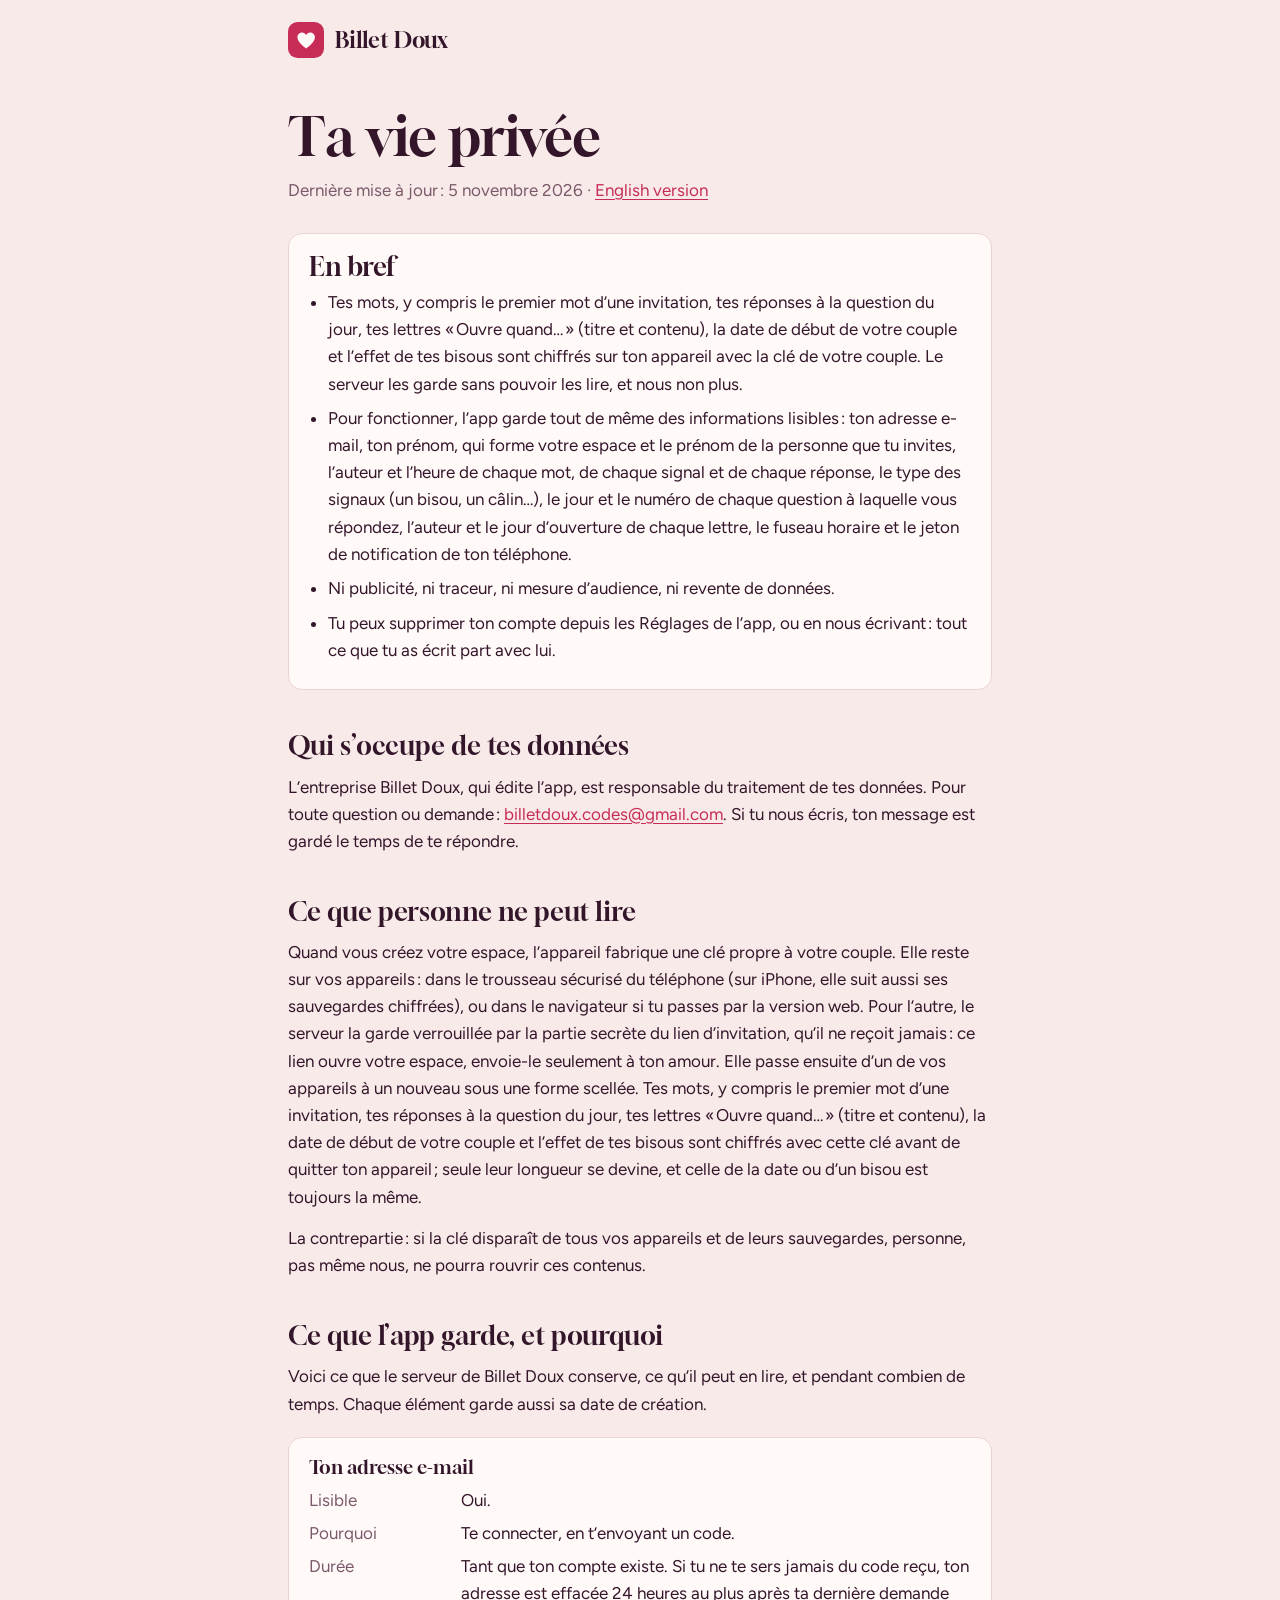
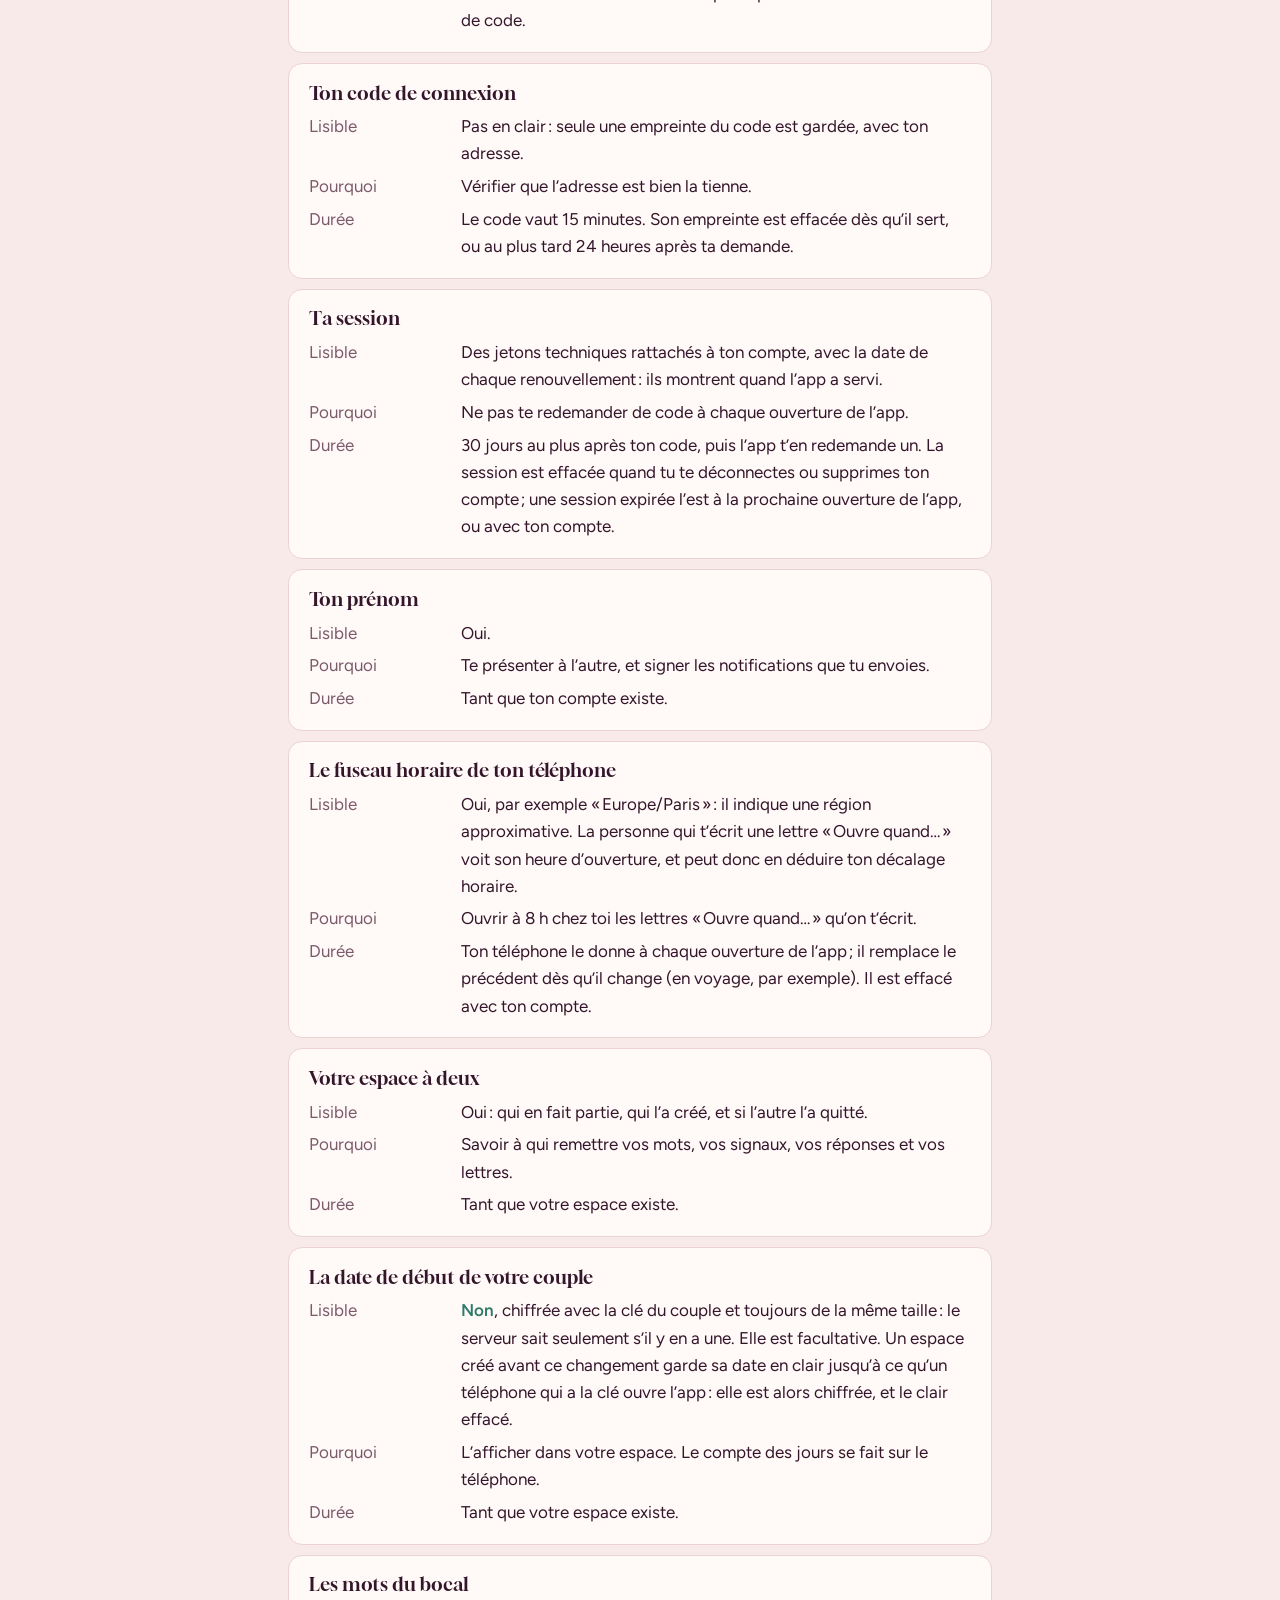
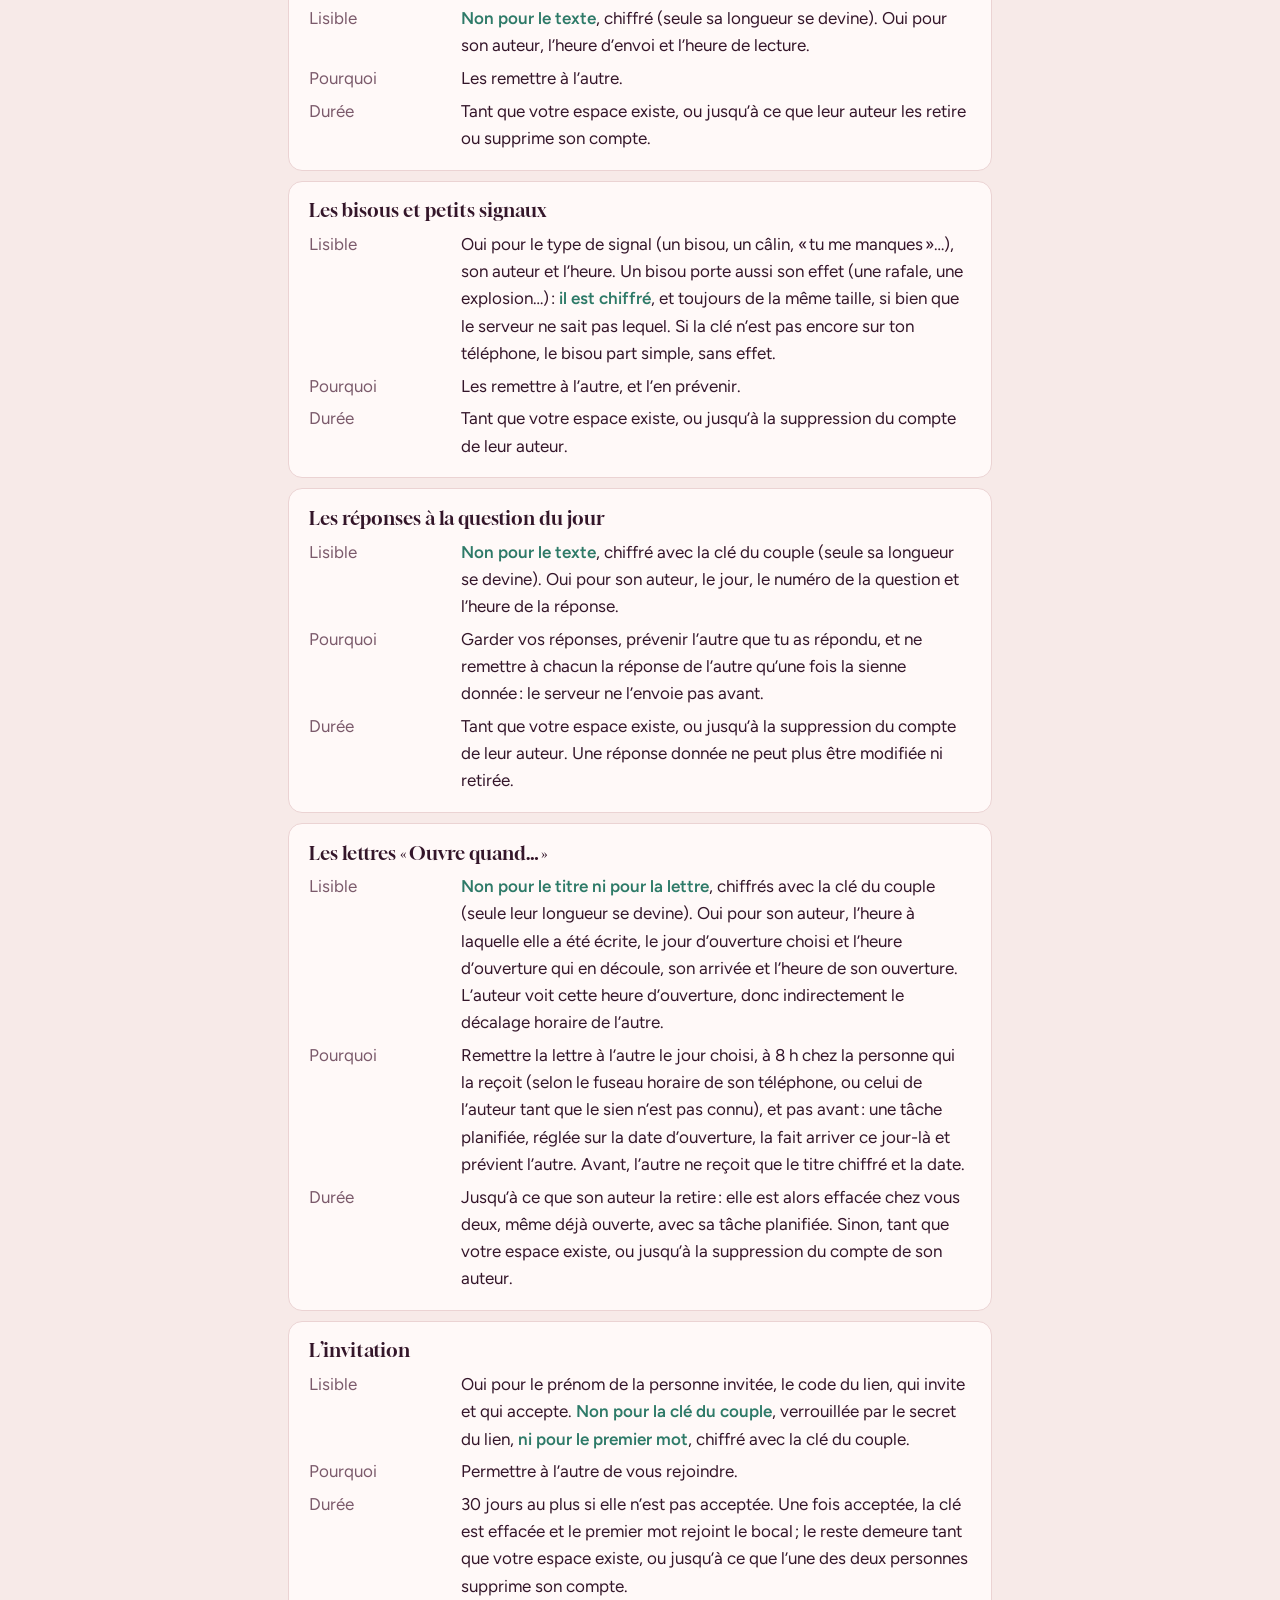
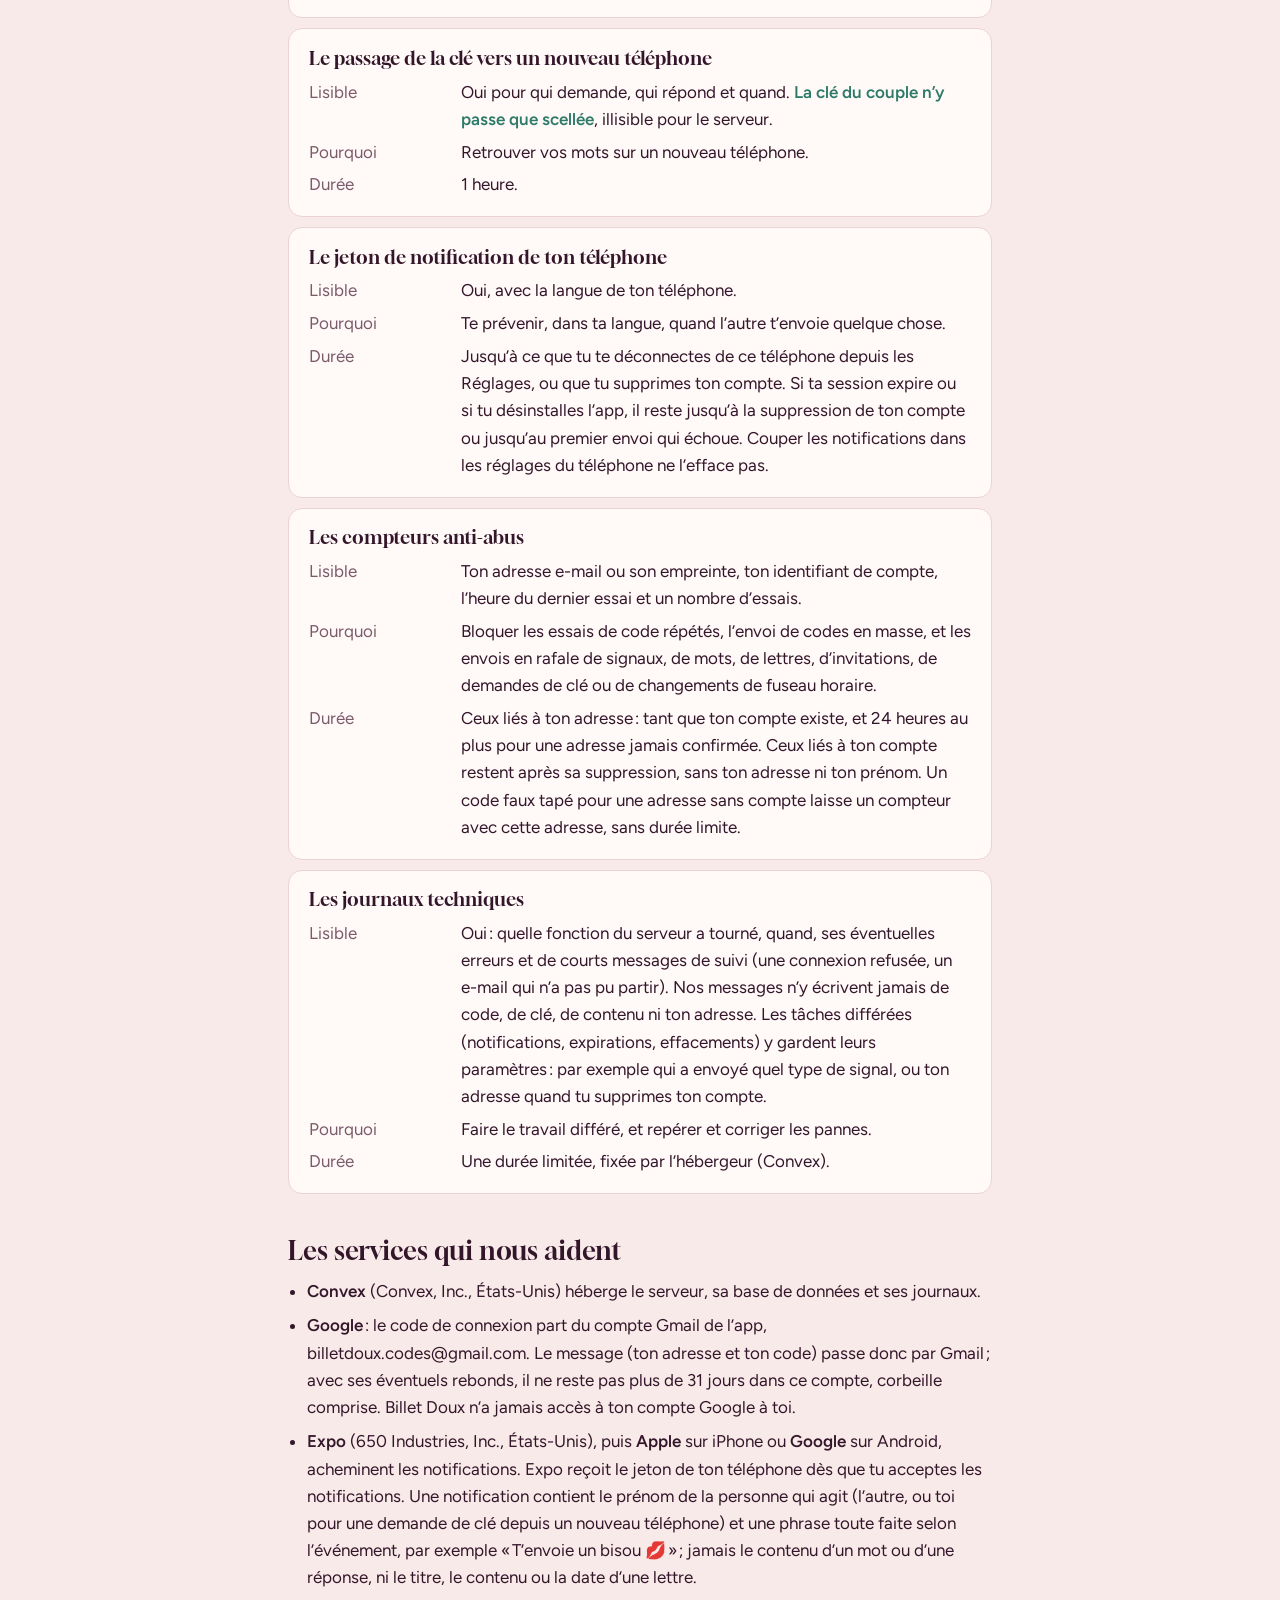
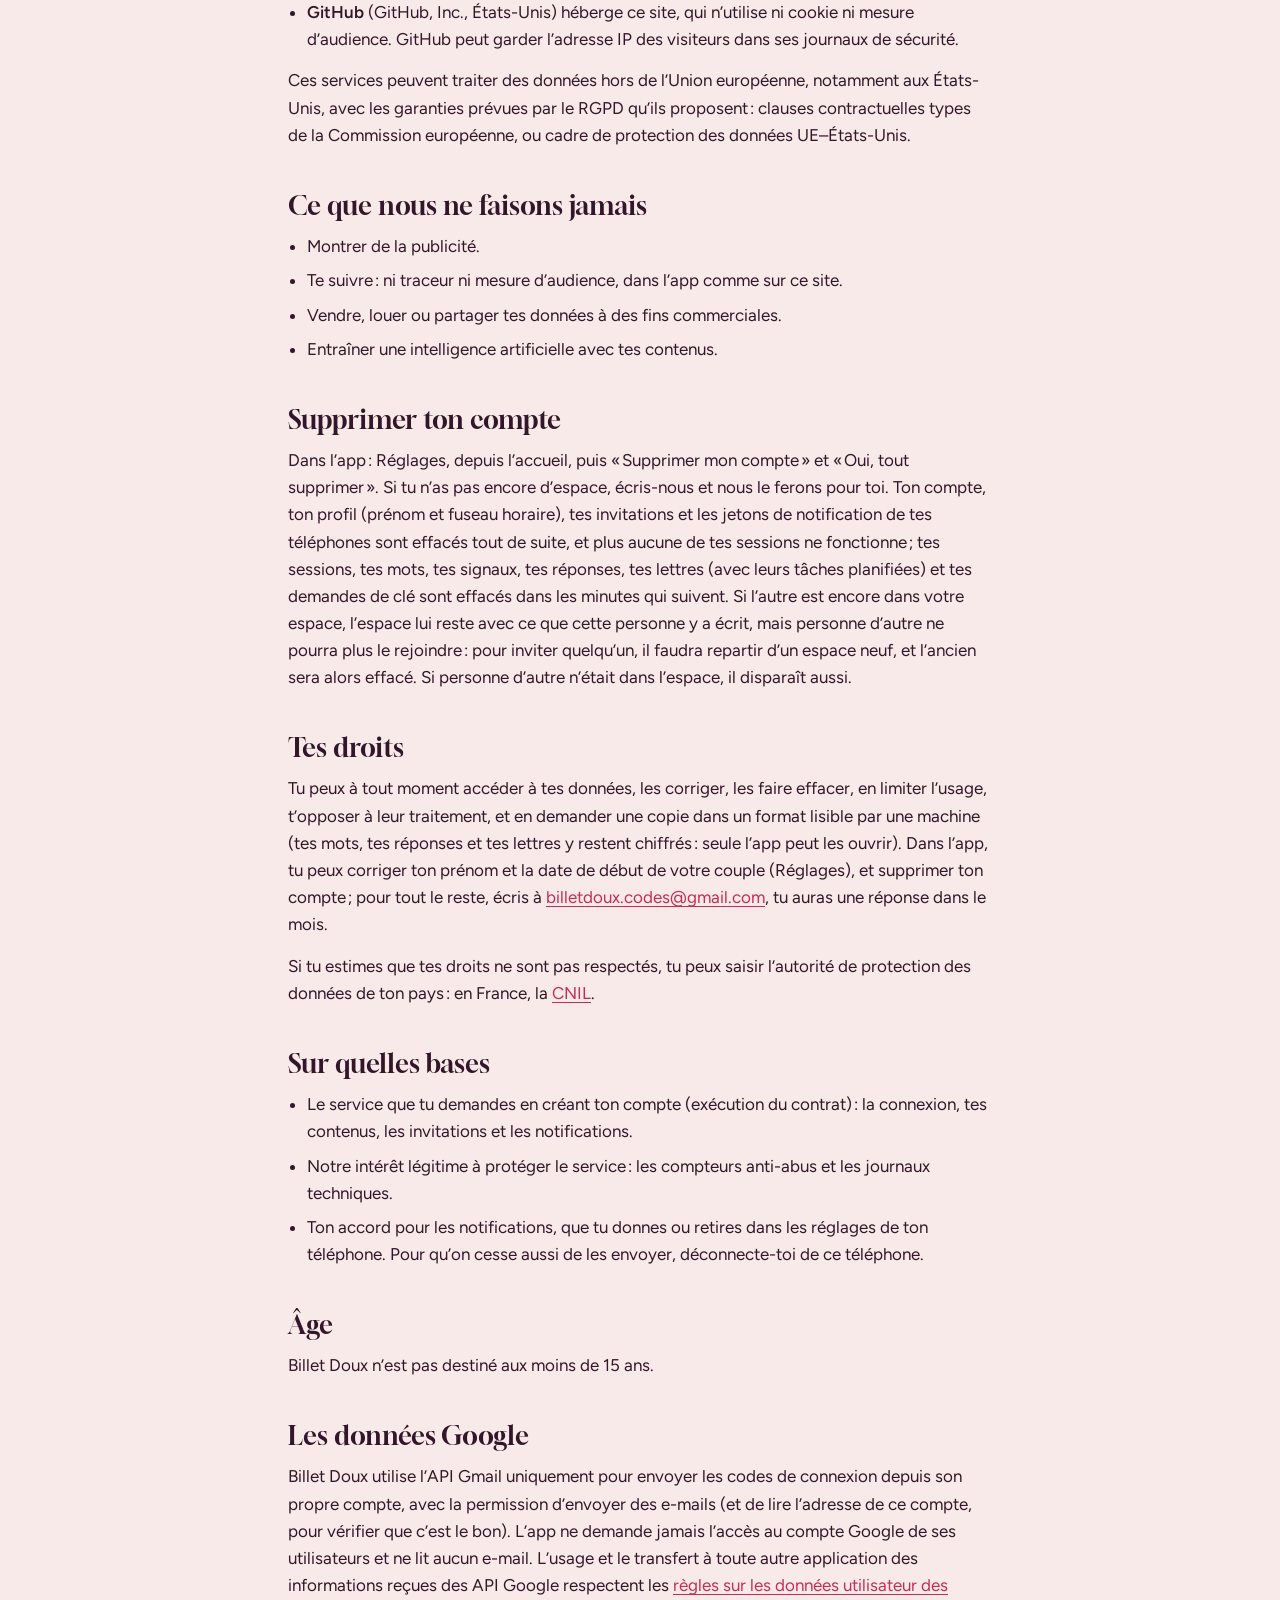
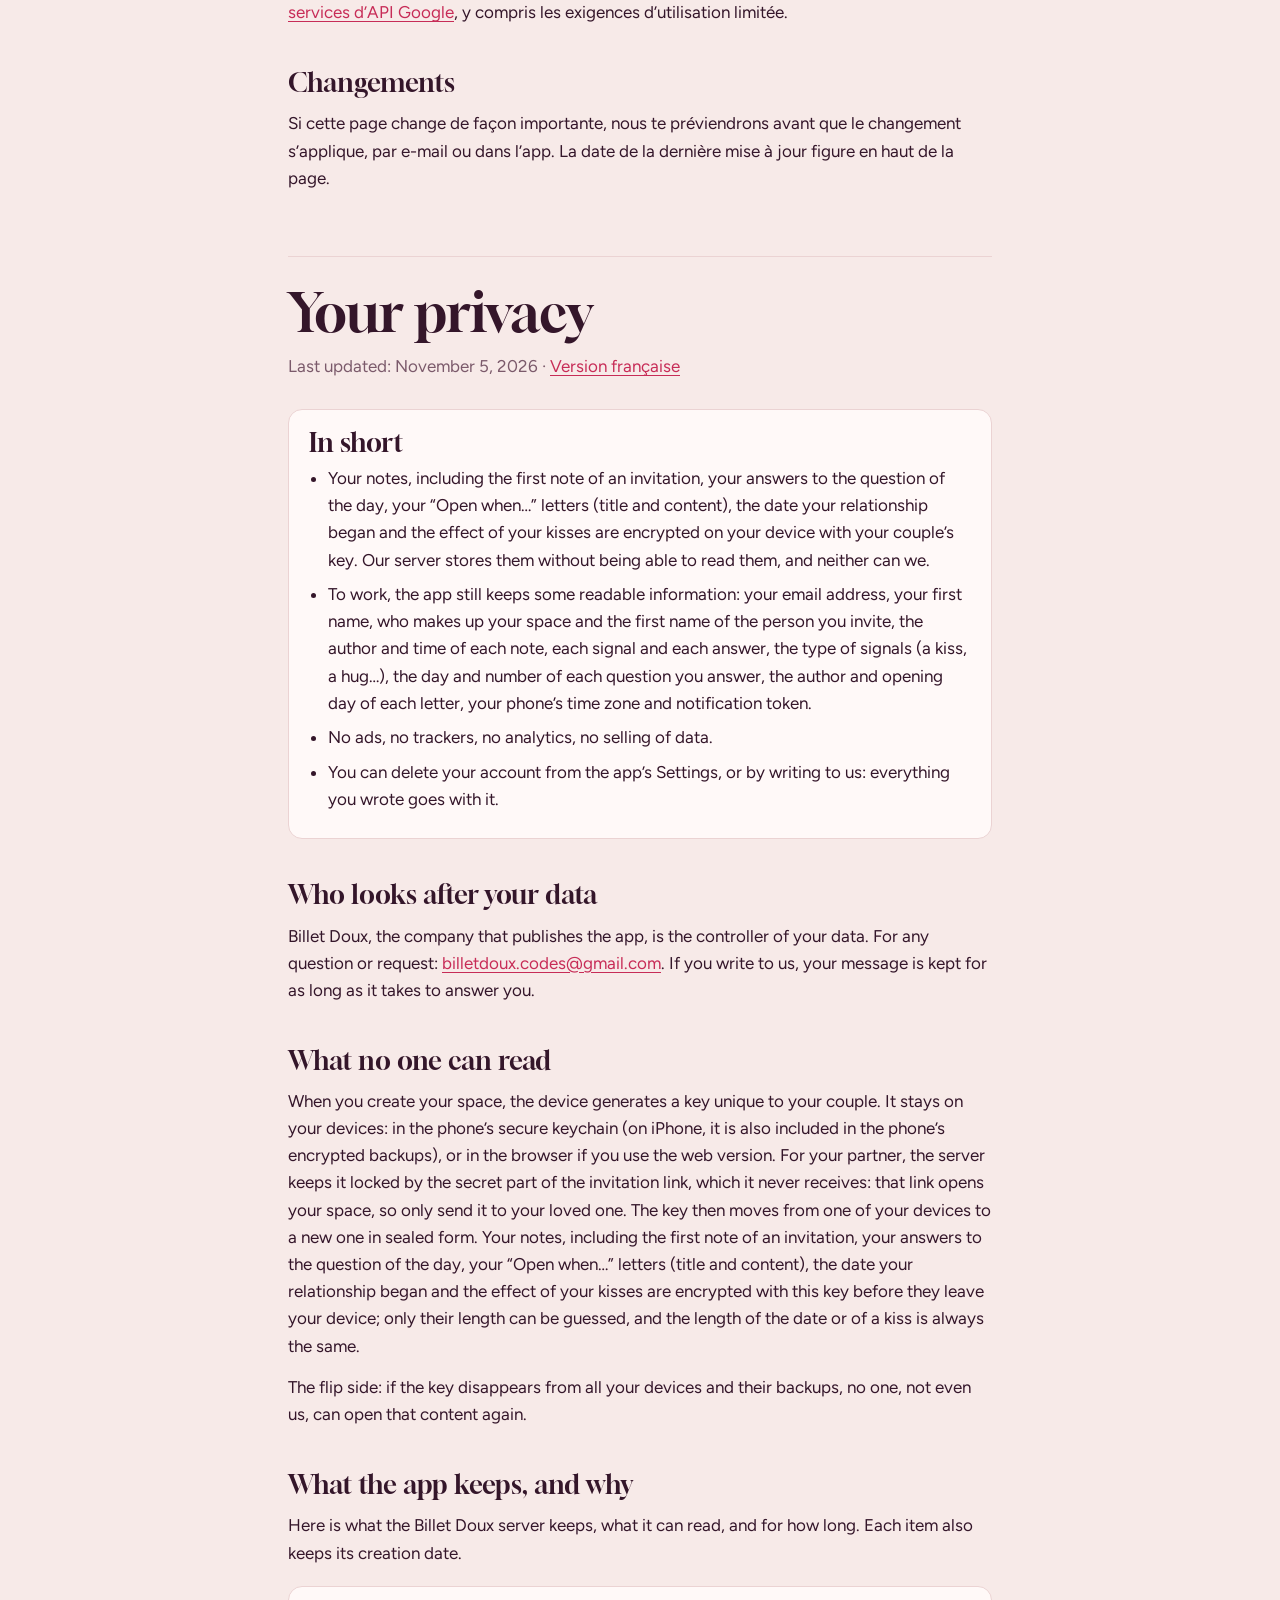
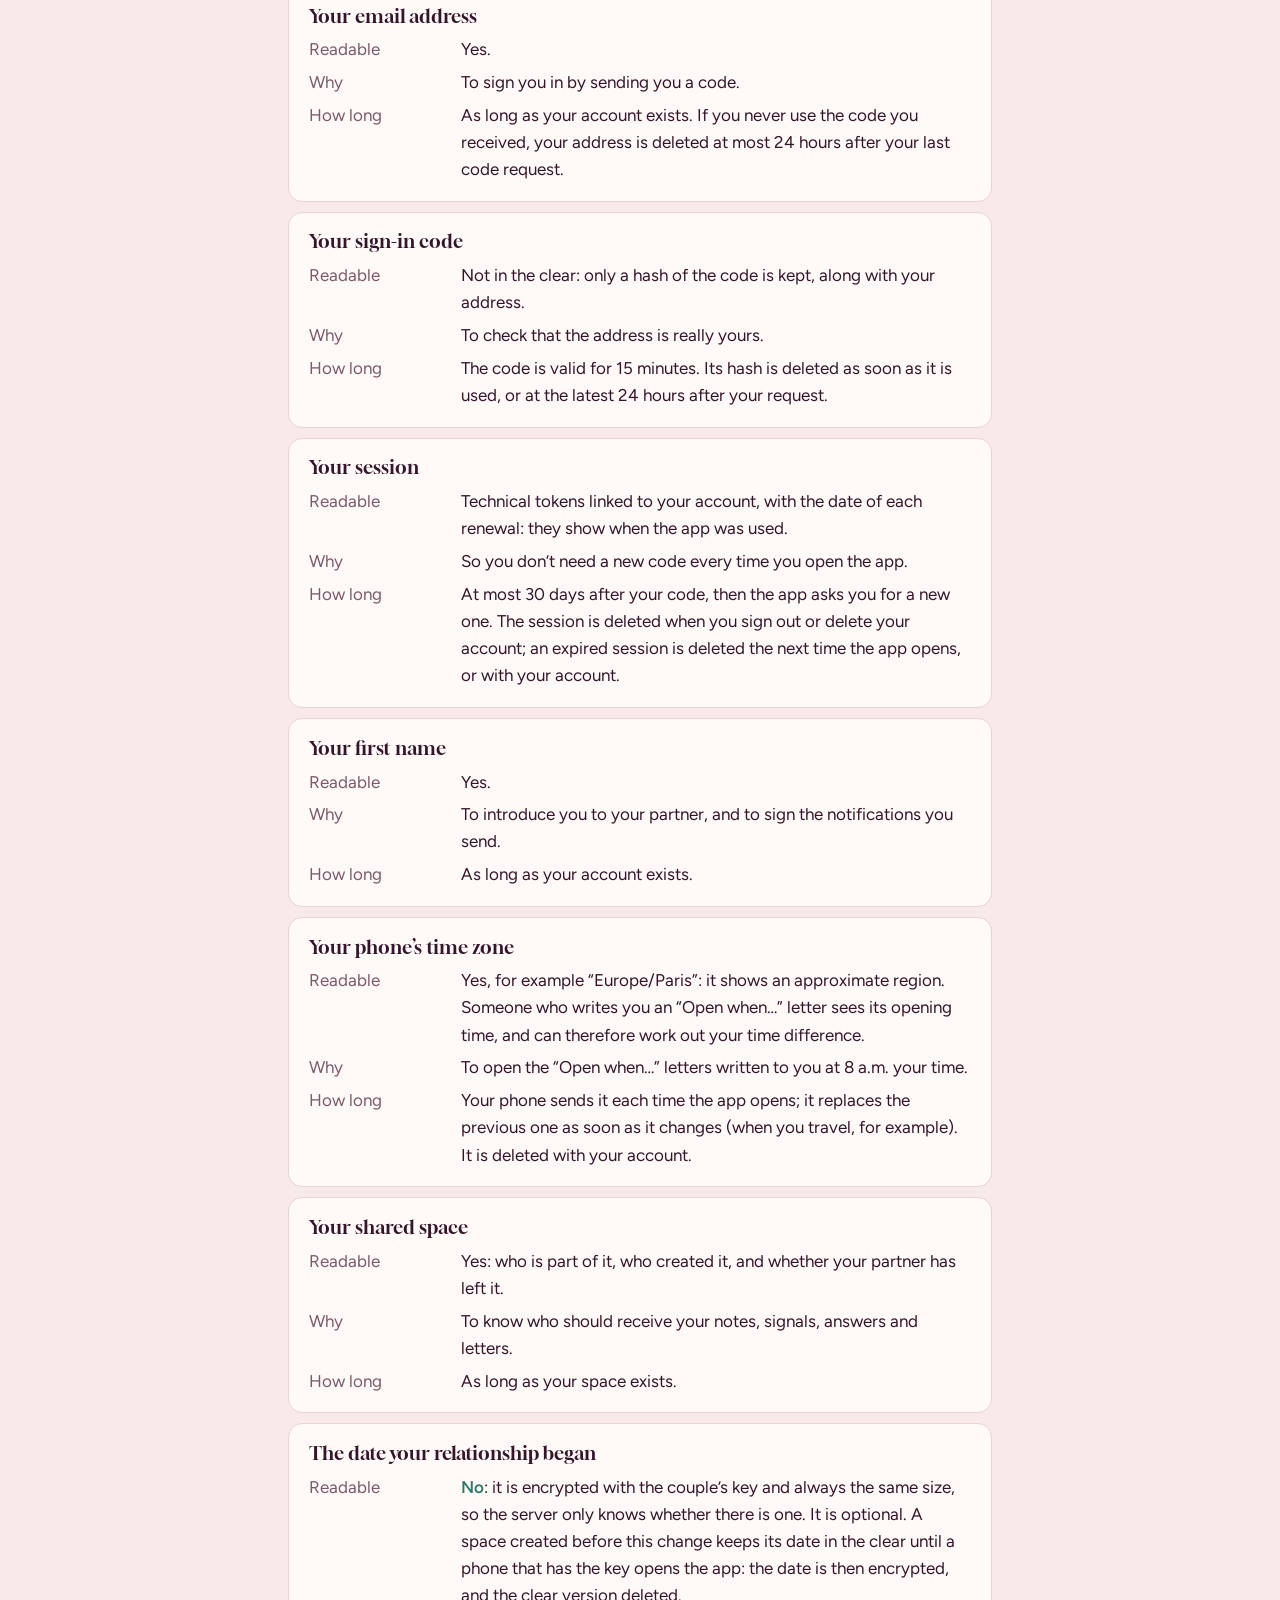
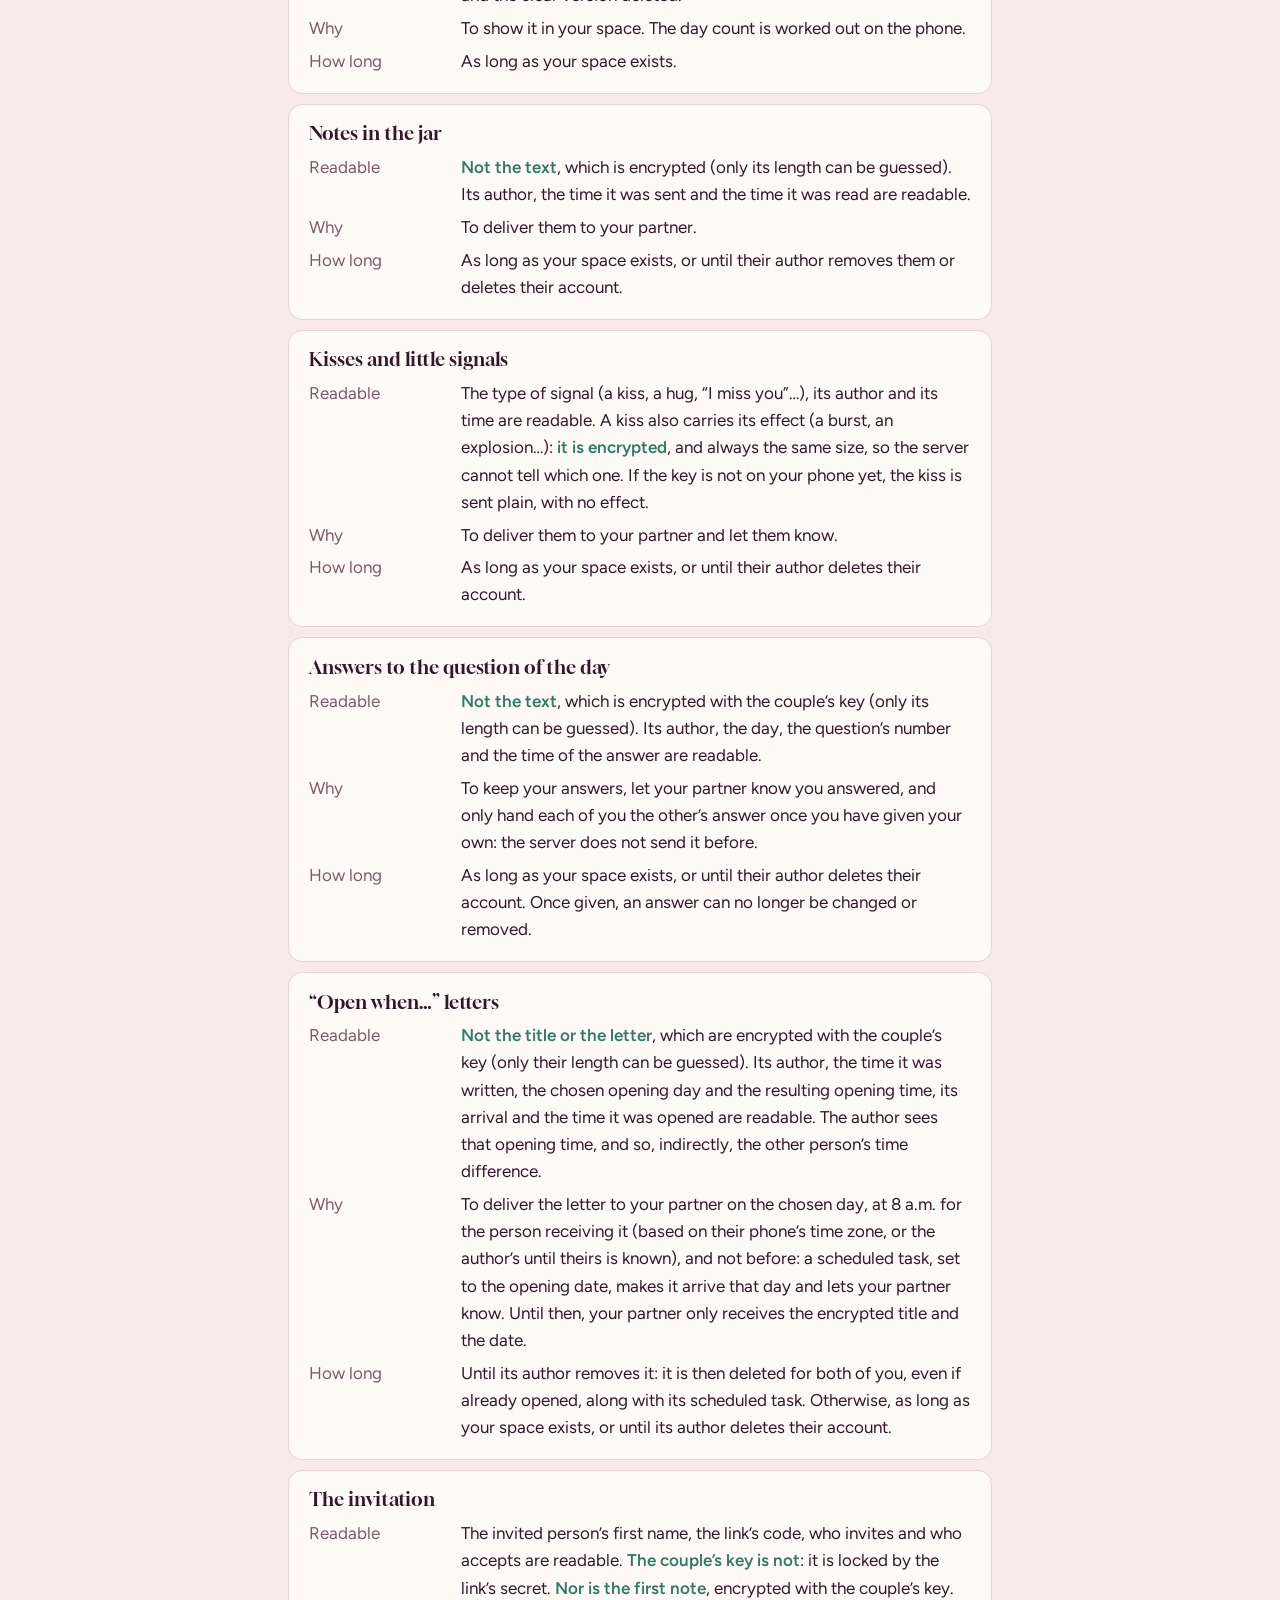
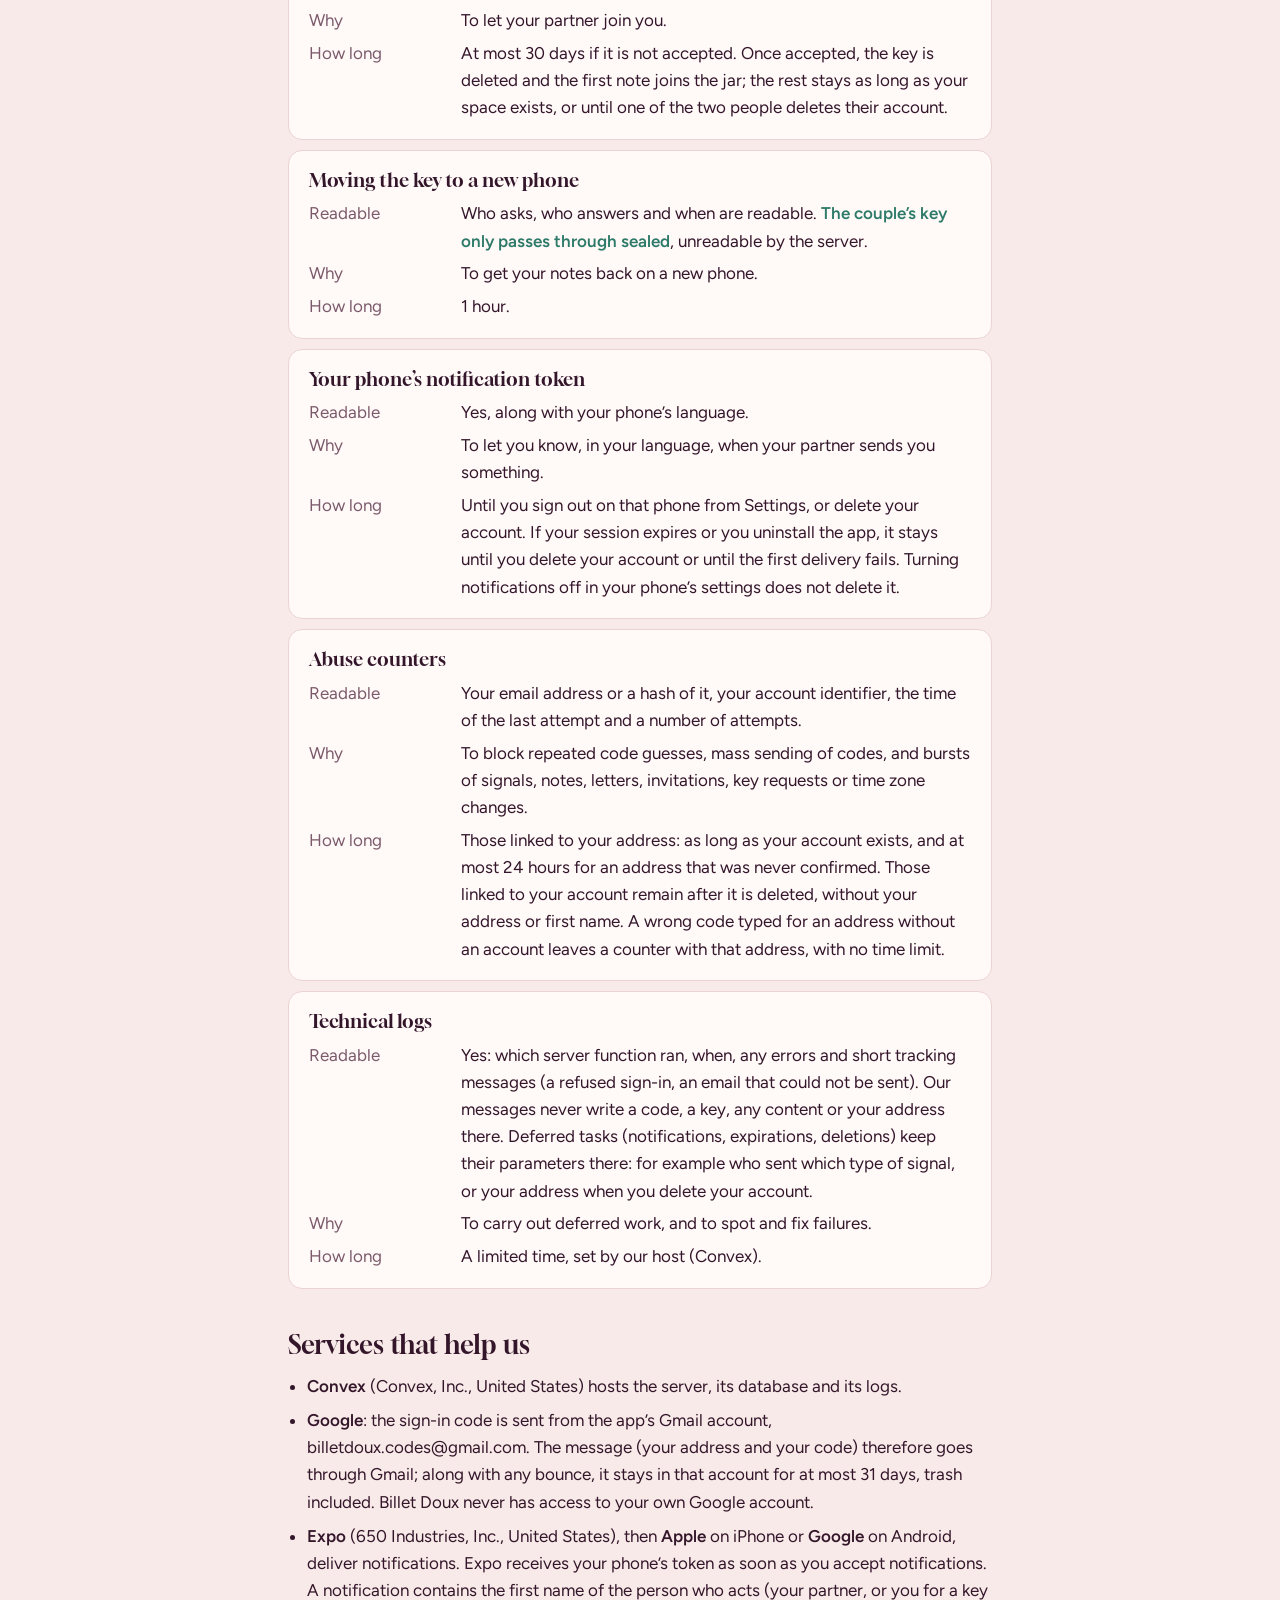
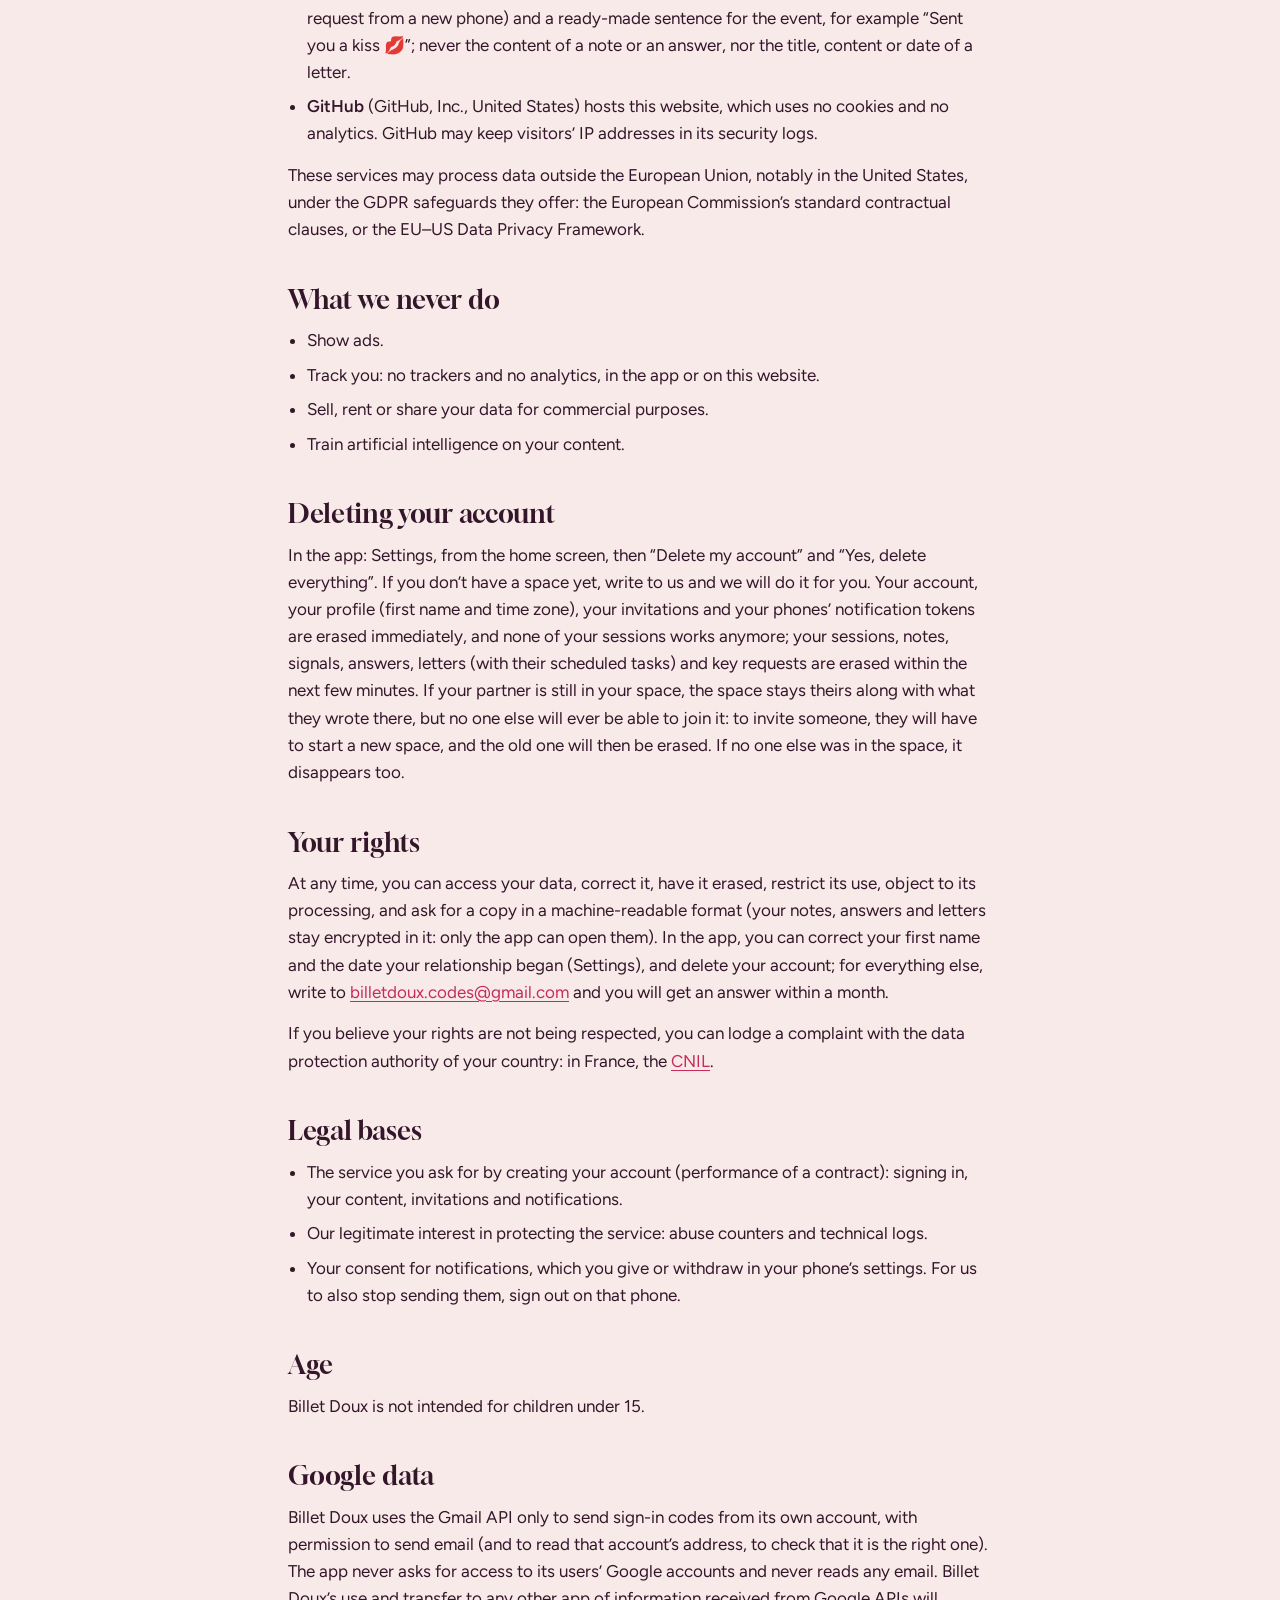
==== commit 1d67befc: "Confidentialité : question du jour, lettres « Ouvre quand… », date et bisou chiffrés Nouvelles carte" ====
--- a/confidentialite.html
+++ b/confidentialite.html
@@ -24,13 +24,13 @@
 
     <main class="texte">
       <h1>Ta vie privée</h1>
-      <p class="maj">Dernière mise à jour : 4 novembre 2026 · <a href="#en" hreflang="en">English version</a></p>
+      <p class="maj">Dernière mise à jour : 5 novembre 2026 · <a href="#en" hreflang="en">English version</a></p>
 
       <section class="carte bref">
         <h2>En bref</h2>
         <ul>
-          <li>Tes mots, y compris le premier mot d’une invitation, sont chiffrés sur ton appareil avec la clé de votre couple. Le serveur les garde sans pouvoir les lire, et nous non plus.</li>
-          <li>Pour fonctionner, l’app garde tout de même des informations lisibles : ton adresse e-mail, ton prénom, qui forme votre espace et le prénom de la personne que tu invites, la date de début de votre couple si tu la donnes, l’auteur et l’heure de chaque mot et de chaque signal, le type des signaux (un bisou, un câlin…) et le jeton de notification de ton téléphone.</li>
+          <li>Tes mots, y compris le premier mot d’une invitation, tes réponses à la question du jour, tes lettres « Ouvre quand… » (titre et contenu), la date de début de votre couple et l’effet de tes bisous sont chiffrés sur ton appareil avec la clé de votre couple. Le serveur les garde sans pouvoir les lire, et nous non plus.</li>
+          <li>Pour fonctionner, l’app garde tout de même des informations lisibles : ton adresse e-mail, ton prénom, qui forme votre espace et le prénom de la personne que tu invites, l’auteur et l’heure de chaque mot, de chaque signal et de chaque réponse, le type des signaux (un bisou, un câlin…), le jour et le numéro de chaque question à laquelle vous répondez, l’auteur et le jour d’ouverture de chaque lettre, le fuseau horaire et le jeton de notification de ton téléphone.</li>
           <li>Ni publicité, ni traceur, ni mesure d’audience, ni revente de données.</li>
           <li>Tu peux supprimer ton compte depuis les Réglages de l’app, ou en nous écrivant : tout ce que tu as écrit part avec lui.</li>
         </ul>
@@ -40,7 +40,7 @@
       <p>L’entreprise Billet Doux, qui édite l’app, est responsable du traitement de tes données. Pour toute question ou demande : <a href="mailto:billetdoux.codes@gmail.com">billetdoux.codes@gmail.com</a>. Si tu nous écris, ton message est gardé le temps de te répondre.</p>
 
       <h2>Ce que personne ne peut lire</h2>
-      <p>Quand vous créez votre espace, l’appareil fabrique une clé propre à votre couple. Elle reste sur vos appareils : dans le trousseau sécurisé du téléphone (sur iPhone, elle suit aussi ses sauvegardes chiffrées), ou dans le navigateur si tu passes par la version web. Pour l’autre, le serveur la garde verrouillée par la partie secrète du lien d’invitation, qu’il ne reçoit jamais : ce lien ouvre votre espace, envoie-le seulement à ton amour. Elle passe ensuite d’un de vos appareils à un nouveau sous une forme scellée. Tes mots, y compris le premier mot d’une invitation, sont chiffrés avec cette clé avant de quitter ton appareil ; seule leur longueur se devine.</p>
+      <p>Quand vous créez votre espace, l’appareil fabrique une clé propre à votre couple. Elle reste sur vos appareils : dans le trousseau sécurisé du téléphone (sur iPhone, elle suit aussi ses sauvegardes chiffrées), ou dans le navigateur si tu passes par la version web. Pour l’autre, le serveur la garde verrouillée par la partie secrète du lien d’invitation, qu’il ne reçoit jamais : ce lien ouvre votre espace, envoie-le seulement à ton amour. Elle passe ensuite d’un de vos appareils à un nouveau sous une forme scellée. Tes mots, y compris le premier mot d’une invitation, tes réponses à la question du jour, tes lettres « Ouvre quand… » (titre et contenu), la date de début de votre couple et l’effet de tes bisous sont chiffrés avec cette clé avant de quitter ton appareil ; seule leur longueur se devine, et celle de la date ou d’un bisou est toujours la même.</p>
       <p>La contrepartie : si la clé disparaît de tous vos appareils et de leurs sauvegardes, personne, pas même nous, ne pourra rouvrir ces contenus.</p>
 
       <h2>Ce que l’app garde, et pourquoi</h2>
@@ -80,18 +80,26 @@
           </dl>
         </section>
         <section class="carte">
+          <h3>Le fuseau horaire de ton téléphone</h3>
+          <dl>
+            <dt>Lisible</dt><dd>Oui, par exemple « Europe/Paris » : il indique une région approximative. La personne qui t’écrit une lettre « Ouvre quand… » voit son heure d’ouverture, et peut donc en déduire ton décalage horaire.</dd>
+            <dt>Pourquoi</dt><dd>Ouvrir à 8 h chez toi les lettres « Ouvre quand… » qu’on t’écrit.</dd>
+            <dt>Durée</dt><dd>Ton téléphone le donne à chaque ouverture de l’app ; il remplace le précédent dès qu’il change (en voyage, par exemple). Il est effacé avec ton compte.</dd>
+          </dl>
+        </section>
+        <section class="carte">
           <h3>Votre espace à deux</h3>
           <dl>
             <dt>Lisible</dt><dd>Oui : qui en fait partie, qui l’a créé, et si l’autre l’a quitté.</dd>
-            <dt>Pourquoi</dt><dd>Savoir à qui remettre vos mots et vos signaux.</dd>
+            <dt>Pourquoi</dt><dd>Savoir à qui remettre vos mots, vos signaux, vos réponses et vos lettres.</dd>
             <dt>Durée</dt><dd>Tant que votre espace existe.</dd>
           </dl>
         </section>
         <section class="carte">
           <h3>La date de début de votre couple</h3>
           <dl>
-            <dt>Lisible</dt><dd>Oui. Elle est facultative.</dd>
-            <dt>Pourquoi</dt><dd>L’afficher dans votre espace.</dd>
+            <dt>Lisible</dt><dd><span class="chiffre">Non</span>, chiffrée avec la clé du couple et toujours de la même taille : le serveur sait seulement s’il y en a une. Elle est facultative. Un espace créé avant ce changement garde sa date en clair jusqu’à ce qu’un téléphone qui a la clé ouvre l’app : elle est alors chiffrée, et le clair effacé.</dd>
+            <dt>Pourquoi</dt><dd>L’afficher dans votre espace. Le compte des jours se fait sur le téléphone.</dd>
             <dt>Durée</dt><dd>Tant que votre espace existe.</dd>
           </dl>
         </section>
@@ -106,9 +114,25 @@
         <section class="carte">
           <h3>Les bisous et petits signaux</h3>
           <dl>
-            <dt>Lisible</dt><dd>Oui pour le type de signal (un bisou, un câlin, « tu me manques »…), son auteur et l’heure. Un bisou ne porte rien d’autre aujourd’hui ; s’il porte un jour un effet (une rafale, une explosion…), <span class="chiffre">celui-ci sera chiffré</span>.</dd>
+            <dt>Lisible</dt><dd>Oui pour le type de signal (un bisou, un câlin, « tu me manques »…), son auteur et l’heure. Un bisou porte aussi son effet (une rafale, une explosion…) : <span class="chiffre">il est chiffré</span>, et toujours de la même taille, si bien que le serveur ne sait pas lequel. Si la clé n’est pas encore sur ton téléphone, le bisou part simple, sans effet.</dd>
             <dt>Pourquoi</dt><dd>Les remettre à l’autre, et l’en prévenir.</dd>
             <dt>Durée</dt><dd>Tant que votre espace existe, ou jusqu’à la suppression du compte de leur auteur.</dd>
+          </dl>
+        </section>
+        <section class="carte">
+          <h3>Les réponses à la question du jour</h3>
+          <dl>
+            <dt>Lisible</dt><dd><span class="chiffre">Non pour le texte</span>, chiffré avec la clé du couple (seule sa longueur se devine). Oui pour son auteur, le jour, le numéro de la question et l’heure de la réponse.</dd>
+            <dt>Pourquoi</dt><dd>Garder vos réponses, prévenir l’autre que tu as répondu, et ne remettre à chacun la réponse de l’autre qu’une fois la sienne donnée : le serveur ne l’envoie pas avant.</dd>
+            <dt>Durée</dt><dd>Tant que votre espace existe, ou jusqu’à la suppression du compte de leur auteur. Une réponse donnée ne peut plus être modifiée ni retirée.</dd>
+          </dl>
+        </section>
+        <section class="carte">
+          <h3>Les lettres « Ouvre quand… »</h3>
+          <dl>
+            <dt>Lisible</dt><dd><span class="chiffre">Non pour le titre ni pour la lettre</span>, chiffrés avec la clé du couple (seule leur longueur se devine). Oui pour son auteur, l’heure à laquelle elle a été écrite, le jour d’ouverture choisi et l’heure d’ouverture qui en découle, son arrivée et l’heure de son ouverture. L’auteur voit cette heure d’ouverture, donc indirectement le décalage horaire de l’autre.</dd>
+            <dt>Pourquoi</dt><dd>Remettre la lettre à l’autre le jour choisi, à 8 h chez la personne qui la reçoit (selon le fuseau horaire de son téléphone, ou celui de l’auteur tant que le sien n’est pas connu), et pas avant : une tâche planifiée, réglée sur la date d’ouverture, la fait arriver ce jour-là et prévient l’autre. Avant, l’autre ne reçoit que le titre chiffré et la date.</dd>
+            <dt>Durée</dt><dd>Jusqu’à ce que son auteur la retire : elle est alors effacée chez vous deux, même déjà ouverte, avec sa tâche planifiée. Sinon, tant que votre espace existe, ou jusqu’à la suppression du compte de son auteur.</dd>
           </dl>
         </section>
         <section class="carte">
@@ -139,7 +163,7 @@
           <h3>Les compteurs anti-abus</h3>
           <dl>
             <dt>Lisible</dt><dd>Ton adresse e-mail ou son empreinte, ton identifiant de compte, l’heure du dernier essai et un nombre d’essais.</dd>
-            <dt>Pourquoi</dt><dd>Bloquer les essais de code répétés, l’envoi de codes en masse, et les envois en rafale de signaux, de mots, d’invitations ou de demandes de clé.</dd>
+            <dt>Pourquoi</dt><dd>Bloquer les essais de code répétés, l’envoi de codes en masse, et les envois en rafale de signaux, de mots, de lettres, d’invitations, de demandes de clé ou de changements de fuseau horaire.</dd>
             <dt>Durée</dt><dd>Ceux liés à ton adresse : tant que ton compte existe, et 24 heures au plus pour une adresse jamais confirmée. Ceux liés à ton compte restent après sa suppression, sans ton adresse ni ton prénom. Un code faux tapé pour une adresse sans compte laisse un compteur avec cette adresse, sans durée limite.</dd>
           </dl>
         </section>
@@ -157,7 +181,7 @@
       <ul>
         <li><b>Convex</b> (Convex, Inc., États-Unis) héberge le serveur, sa base de données et ses journaux.</li>
         <li><b>Google</b> : le code de connexion part du compte Gmail de l’app, billetdoux.codes@gmail.com. Le message (ton adresse et ton code) passe donc par Gmail ; avec ses éventuels rebonds, il ne reste pas plus de 31 jours dans ce compte, corbeille comprise. Billet Doux n’a jamais accès à ton compte Google à toi.</li>
-        <li><b>Expo</b> (650 Industries, Inc., États-Unis), puis <b>Apple</b> sur iPhone ou <b>Google</b> sur Android, acheminent les notifications. Expo reçoit le jeton de ton téléphone dès que tu acceptes les notifications. Une notification contient le prénom de la personne qui agit (l’autre, ou toi pour une demande de clé depuis un nouveau téléphone) et une phrase toute faite selon l’événement, par exemple « T’envoie un bisou 💋 » ; jamais le contenu d’un mot.</li>
+        <li><b>Expo</b> (650 Industries, Inc., États-Unis), puis <b>Apple</b> sur iPhone ou <b>Google</b> sur Android, acheminent les notifications. Expo reçoit le jeton de ton téléphone dès que tu acceptes les notifications. Une notification contient le prénom de la personne qui agit (l’autre, ou toi pour une demande de clé depuis un nouveau téléphone) et une phrase toute faite selon l’événement, par exemple « T’envoie un bisou 💋 » ; jamais le contenu d’un mot ou d’une réponse, ni le titre, le contenu ou la date d’une lettre.</li>
         <li><b>GitHub</b> (GitHub, Inc., États-Unis) héberge ce site, qui n’utilise ni cookie ni mesure d’audience. GitHub peut garder l’adresse IP des visiteurs dans ses journaux de sécurité.</li>
       </ul>
       <p>Ces services peuvent traiter des données hors de l’Union européenne, notamment aux États-Unis, avec les garanties prévues par le RGPD qu’ils proposent : clauses contractuelles types de la Commission européenne, ou cadre de protection des données UE–États-Unis.</p>
@@ -171,10 +195,10 @@
       </ul>
 
       <h2>Supprimer ton compte</h2>
-      <p>Dans l’app : Réglages, depuis l’accueil, puis « Supprimer mon compte » et « Oui, tout supprimer ». Si tu n’as pas encore d’espace, écris-nous et nous le ferons pour toi. Ton compte, ton profil, tes invitations et les jetons de notification de tes téléphones sont effacés tout de suite, et plus aucune de tes sessions ne fonctionne ; tes sessions, tes mots, tes signaux et tes demandes de clé sont effacés dans les minutes qui suivent. Si l’autre est encore dans votre espace, l’espace lui reste avec ce que cette personne y a écrit, mais personne d’autre ne pourra plus le rejoindre : pour inviter quelqu’un, il faudra repartir d’un espace neuf, et l’ancien sera alors effacé. Si personne d’autre n’était dans l’espace, il disparaît aussi.</p>
+      <p>Dans l’app : Réglages, depuis l’accueil, puis « Supprimer mon compte » et « Oui, tout supprimer ». Si tu n’as pas encore d’espace, écris-nous et nous le ferons pour toi. Ton compte, ton profil (prénom et fuseau horaire), tes invitations et les jetons de notification de tes téléphones sont effacés tout de suite, et plus aucune de tes sessions ne fonctionne ; tes sessions, tes mots, tes signaux, tes réponses, tes lettres (avec leurs tâches planifiées) et tes demandes de clé sont effacés dans les minutes qui suivent. Si l’autre est encore dans votre espace, l’espace lui reste avec ce que cette personne y a écrit, mais personne d’autre ne pourra plus le rejoindre : pour inviter quelqu’un, il faudra repartir d’un espace neuf, et l’ancien sera alors effacé. Si personne d’autre n’était dans l’espace, il disparaît aussi.</p>
 
       <h2>Tes droits</h2>
-      <p>Tu peux à tout moment accéder à tes données, les corriger, les faire effacer, en limiter l’usage, t’opposer à leur traitement, et en demander une copie dans un format lisible par une machine (tes mots y restent chiffrés : seule l’app peut les ouvrir). Dans l’app, tu peux corriger ton prénom (Réglages) et supprimer ton compte ; pour tout le reste, écris à <a href="mailto:billetdoux.codes@gmail.com">billetdoux.codes@gmail.com</a>, tu auras une réponse dans le mois.</p>
+      <p>Tu peux à tout moment accéder à tes données, les corriger, les faire effacer, en limiter l’usage, t’opposer à leur traitement, et en demander une copie dans un format lisible par une machine (tes mots, tes réponses et tes lettres y restent chiffrés : seule l’app peut les ouvrir). Dans l’app, tu peux corriger ton prénom et la date de début de votre couple (Réglages), et supprimer ton compte ; pour tout le reste, écris à <a href="mailto:billetdoux.codes@gmail.com">billetdoux.codes@gmail.com</a>, tu auras une réponse dans le mois.</p>
       <p>Si tu estimes que tes droits ne sont pas respectés, tu peux saisir l’autorité de protection des données de ton pays : en France, la <a href="https://www.cnil.fr/fr/plaintes">CNIL</a>.</p>
 
       <h2>Sur quelles bases</h2>
@@ -197,13 +221,13 @@
 
       <div lang="en" id="en">
         <h1>Your privacy</h1>
-        <p class="maj">Last updated: November 4, 2026 · <a href="#" hreflang="fr">Version française</a></p>
+        <p class="maj">Last updated: November 5, 2026 · <a href="#" hreflang="fr">Version française</a></p>
 
         <section class="carte bref">
           <h2>In short</h2>
           <ul>
-            <li>Your notes, including the first note of an invitation, are encrypted on your device with your couple’s key. Our server stores them without being able to read them, and neither can we.</li>
-            <li>To work, the app still keeps some readable information: your email address, your first name, who makes up your space and the first name of the person you invite, the date your relationship began if you enter it, the author and time of each note and each signal, the type of signals (a kiss, a hug…) and your phone’s notification token.</li>
+            <li>Your notes, including the first note of an invitation, your answers to the question of the day, your “Open when…” letters (title and content), the date your relationship began and the effect of your kisses are encrypted on your device with your couple’s key. Our server stores them without being able to read them, and neither can we.</li>
+            <li>To work, the app still keeps some readable information: your email address, your first name, who makes up your space and the first name of the person you invite, the author and time of each note, each signal and each answer, the type of signals (a kiss, a hug…), the day and number of each question you answer, the author and opening day of each letter, your phone’s time zone and notification token.</li>
             <li>No ads, no trackers, no analytics, no selling of data.</li>
             <li>You can delete your account from the app’s Settings, or by writing to us: everything you wrote goes with it.</li>
           </ul>
@@ -213,7 +237,7 @@
         <p>Billet Doux, the company that publishes the app, is the controller of your data. For any question or request: <a href="mailto:billetdoux.codes@gmail.com">billetdoux.codes@gmail.com</a>. If you write to us, your message is kept for as long as it takes to answer you.</p>
 
         <h2>What no one can read</h2>
-        <p>When you create your space, the device generates a key unique to your couple. It stays on your devices: in the phone’s secure keychain (on iPhone, it is also included in the phone’s encrypted backups), or in the browser if you use the web version. For your partner, the server keeps it locked by the secret part of the invitation link, which it never receives: that link opens your space, so only send it to your loved one. The key then moves from one of your devices to a new one in sealed form. Your notes, including the first note of an invitation, are encrypted with this key before they leave your device; only their length can be guessed.</p>
+        <p>When you create your space, the device generates a key unique to your couple. It stays on your devices: in the phone’s secure keychain (on iPhone, it is also included in the phone’s encrypted backups), or in the browser if you use the web version. For your partner, the server keeps it locked by the secret part of the invitation link, which it never receives: that link opens your space, so only send it to your loved one. The key then moves from one of your devices to a new one in sealed form. Your notes, including the first note of an invitation, your answers to the question of the day, your “Open when…” letters (title and content), the date your relationship began and the effect of your kisses are encrypted with this key before they leave your device; only their length can be guessed, and the length of the date or of a kiss is always the same.</p>
         <p>The flip side: if the key disappears from all your devices and their backups, no one, not even us, can open that content again.</p>
 
         <h2>What the app keeps, and why</h2>
@@ -253,18 +277,26 @@
             </dl>
           </section>
           <section class="carte">
+            <h3>Your phone’s time zone</h3>
+            <dl>
+              <dt>Readable</dt><dd>Yes, for example “Europe/Paris”: it shows an approximate region. Someone who writes you an “Open when…” letter sees its opening time, and can therefore work out your time difference.</dd>
+              <dt>Why</dt><dd>To open the “Open when…” letters written to you at 8 a.m. your time.</dd>
+              <dt>How long</dt><dd>Your phone sends it each time the app opens; it replaces the previous one as soon as it changes (when you travel, for example). It is deleted with your account.</dd>
+            </dl>
+          </section>
+          <section class="carte">
             <h3>Your shared space</h3>
             <dl>
               <dt>Readable</dt><dd>Yes: who is part of it, who created it, and whether your partner has left it.</dd>
-              <dt>Why</dt><dd>To know who should receive your notes and signals.</dd>
+              <dt>Why</dt><dd>To know who should receive your notes, signals, answers and letters.</dd>
               <dt>How long</dt><dd>As long as your space exists.</dd>
             </dl>
           </section>
           <section class="carte">
             <h3>The date your relationship began</h3>
             <dl>
-              <dt>Readable</dt><dd>Yes. It is optional.</dd>
-              <dt>Why</dt><dd>To show it in your space.</dd>
+              <dt>Readable</dt><dd><span class="chiffre">No</span>: it is encrypted with the couple’s key and always the same size, so the server only knows whether there is one. It is optional. A space created before this change keeps its date in the clear until a phone that has the key opens the app: the date is then encrypted, and the clear version deleted.</dd>
+              <dt>Why</dt><dd>To show it in your space. The day count is worked out on the phone.</dd>
               <dt>How long</dt><dd>As long as your space exists.</dd>
             </dl>
           </section>
@@ -279,9 +311,25 @@
           <section class="carte">
             <h3>Kisses and little signals</h3>
             <dl>
-              <dt>Readable</dt><dd>The type of signal (a kiss, a hug, “I miss you”…), its author and its time are readable. A kiss carries nothing else today; if it ever carries an effect (a burst, an explosion…), <span class="chiffre">that effect will be encrypted</span>.</dd>
+              <dt>Readable</dt><dd>The type of signal (a kiss, a hug, “I miss you”…), its author and its time are readable. A kiss also carries its effect (a burst, an explosion…): <span class="chiffre">it is encrypted</span>, and always the same size, so the server cannot tell which one. If the key is not on your phone yet, the kiss is sent plain, with no effect.</dd>
               <dt>Why</dt><dd>To deliver them to your partner and let them know.</dd>
               <dt>How long</dt><dd>As long as your space exists, or until their author deletes their account.</dd>
+            </dl>
+          </section>
+          <section class="carte">
+            <h3>Answers to the question of the day</h3>
+            <dl>
+              <dt>Readable</dt><dd><span class="chiffre">Not the text</span>, which is encrypted with the couple’s key (only its length can be guessed). Its author, the day, the question’s number and the time of the answer are readable.</dd>
+              <dt>Why</dt><dd>To keep your answers, let your partner know you answered, and only hand each of you the other’s answer once you have given your own: the server does not send it before.</dd>
+              <dt>How long</dt><dd>As long as your space exists, or until their author deletes their account. Once given, an answer can no longer be changed or removed.</dd>
+            </dl>
+          </section>
+          <section class="carte">
+            <h3>“Open when…” letters</h3>
+            <dl>
+              <dt>Readable</dt><dd><span class="chiffre">Not the title or the letter</span>, which are encrypted with the couple’s key (only their length can be guessed). Its author, the time it was written, the chosen opening day and the resulting opening time, its arrival and the time it was opened are readable. The author sees that opening time, and so, indirectly, the other person’s time difference.</dd>
+              <dt>Why</dt><dd>To deliver the letter to your partner on the chosen day, at 8 a.m. for the person receiving it (based on their phone’s time zone, or the author’s until theirs is known), and not before: a scheduled task, set to the opening date, makes it arrive that day and lets your partner know. Until then, your partner only receives the encrypted title and the date.</dd>
+              <dt>How long</dt><dd>Until its author removes it: it is then deleted for both of you, even if already opened, along with its scheduled task. Otherwise, as long as your space exists, or until its author deletes their account.</dd>
             </dl>
           </section>
           <section class="carte">
@@ -312,7 +360,7 @@
             <h3>Abuse counters</h3>
             <dl>
               <dt>Readable</dt><dd>Your email address or a hash of it, your account identifier, the time of the last attempt and a number of attempts.</dd>
-              <dt>Why</dt><dd>To block repeated code guesses, mass sending of codes, and bursts of signals, notes, invitations or key requests.</dd>
+              <dt>Why</dt><dd>To block repeated code guesses, mass sending of codes, and bursts of signals, notes, letters, invitations, key requests or time zone changes.</dd>
               <dt>How long</dt><dd>Those linked to your address: as long as your account exists, and at most 24 hours for an address that was never confirmed. Those linked to your account remain after it is deleted, without your address or first name. A wrong code typed for an address without an account leaves a counter with that address, with no time limit.</dd>
             </dl>
           </section>
@@ -330,7 +378,7 @@
         <ul>
           <li><b>Convex</b> (Convex, Inc., United States) hosts the server, its database and its logs.</li>
           <li><b>Google</b>: the sign-in code is sent from the app’s Gmail account, billetdoux.codes@gmail.com. The message (your address and your code) therefore goes through Gmail; along with any bounce, it stays in that account for at most 31 days, trash included. Billet Doux never has access to your own Google account.</li>
-          <li><b>Expo</b> (650 Industries, Inc., United States), then <b>Apple</b> on iPhone or <b>Google</b> on Android, deliver notifications. Expo receives your phone’s token as soon as you accept notifications. A notification contains the first name of the person who acts (your partner, or you for a key request from a new phone) and a ready-made sentence for the event, for example “Sent you a kiss 💋”; never the content of a note.</li>
+          <li><b>Expo</b> (650 Industries, Inc., United States), then <b>Apple</b> on iPhone or <b>Google</b> on Android, deliver notifications. Expo receives your phone’s token as soon as you accept notifications. A notification contains the first name of the person who acts (your partner, or you for a key request from a new phone) and a ready-made sentence for the event, for example “Sent you a kiss 💋”; never the content of a note or an answer, nor the title, content or date of a letter.</li>
           <li><b>GitHub</b> (GitHub, Inc., United States) hosts this website, which uses no cookies and no analytics. GitHub may keep visitors’ IP addresses in its security logs.</li>
         </ul>
         <p>These services may process data outside the European Union, notably in the United States, under the GDPR safeguards they offer: the European Commission’s standard contractual clauses, or the EU–US Data Privacy Framework.</p>
@@ -344,10 +392,10 @@
         </ul>
 
         <h2>Deleting your account</h2>
-        <p>In the app: Settings, from the home screen, then “Delete my account” and “Yes, delete everything”. If you don’t have a space yet, write to us and we will do it for you. Your account, your profile, your invitations and your phones’ notification tokens are erased immediately, and none of your sessions works anymore; your sessions, notes, signals and key requests are erased within the next few minutes. If your partner is still in your space, the space stays theirs along with what they wrote there, but no one else will ever be able to join it: to invite someone, they will have to start a new space, and the old one will then be erased. If no one else was in the space, it disappears too.</p>
+        <p>In the app: Settings, from the home screen, then “Delete my account” and “Yes, delete everything”. If you don’t have a space yet, write to us and we will do it for you. Your account, your profile (first name and time zone), your invitations and your phones’ notification tokens are erased immediately, and none of your sessions works anymore; your sessions, notes, signals, answers, letters (with their scheduled tasks) and key requests are erased within the next few minutes. If your partner is still in your space, the space stays theirs along with what they wrote there, but no one else will ever be able to join it: to invite someone, they will have to start a new space, and the old one will then be erased. If no one else was in the space, it disappears too.</p>
 
         <h2>Your rights</h2>
-        <p>At any time, you can access your data, correct it, have it erased, restrict its use, object to its processing, and ask for a copy in a machine-readable format (your notes stay encrypted in it: only the app can open them). In the app, you can correct your first name (Settings) and delete your account; for everything else, write to <a href="mailto:billetdoux.codes@gmail.com">billetdoux.codes@gmail.com</a> and you will get an answer within a month.</p>
+        <p>At any time, you can access your data, correct it, have it erased, restrict its use, object to its processing, and ask for a copy in a machine-readable format (your notes, answers and letters stay encrypted in it: only the app can open them). In the app, you can correct your first name and the date your relationship began (Settings), and delete your account; for everything else, write to <a href="mailto:billetdoux.codes@gmail.com">billetdoux.codes@gmail.com</a> and you will get an answer within a month.</p>
         <p>If you believe your rights are not being respected, you can lodge a complaint with the data protection authority of your country: in France, the <a href="https://www.cnil.fr/fr/plaintes">CNIL</a>.</p>
 
         <h2>Legal bases</h2>
